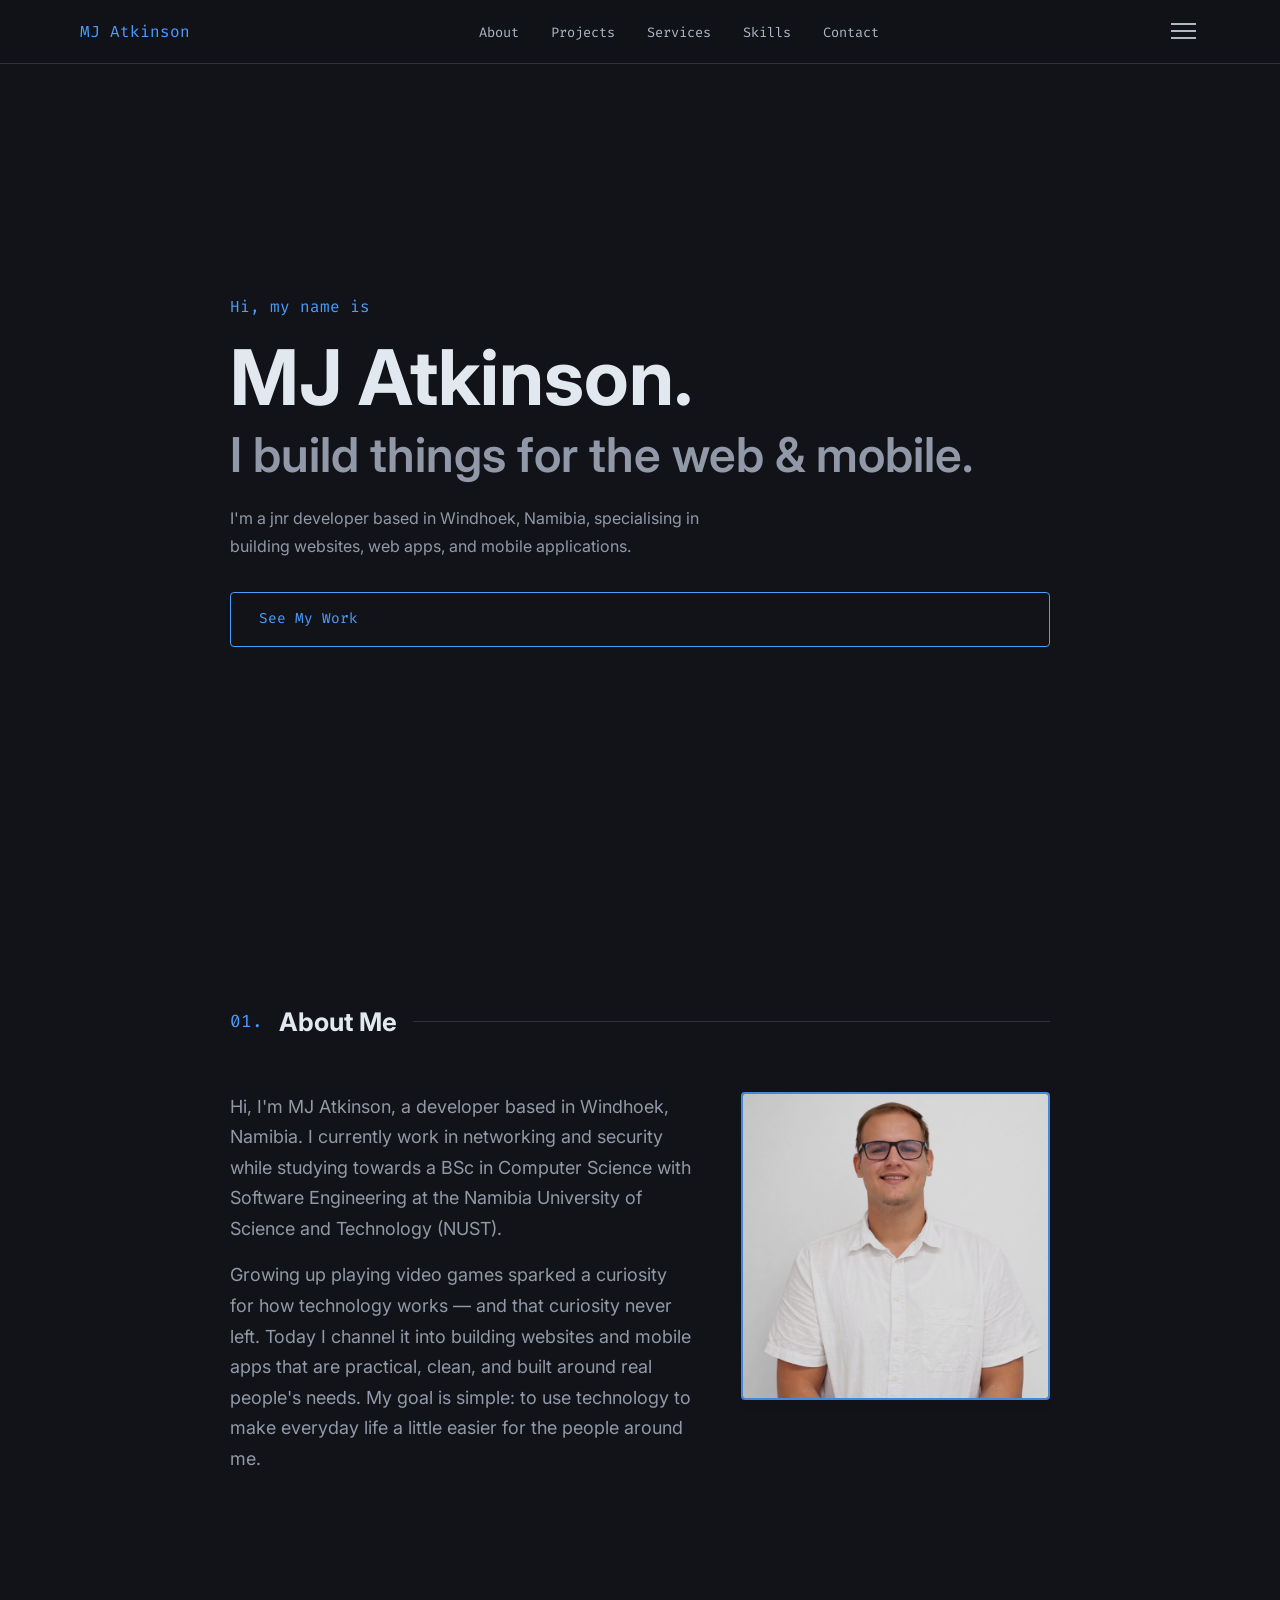
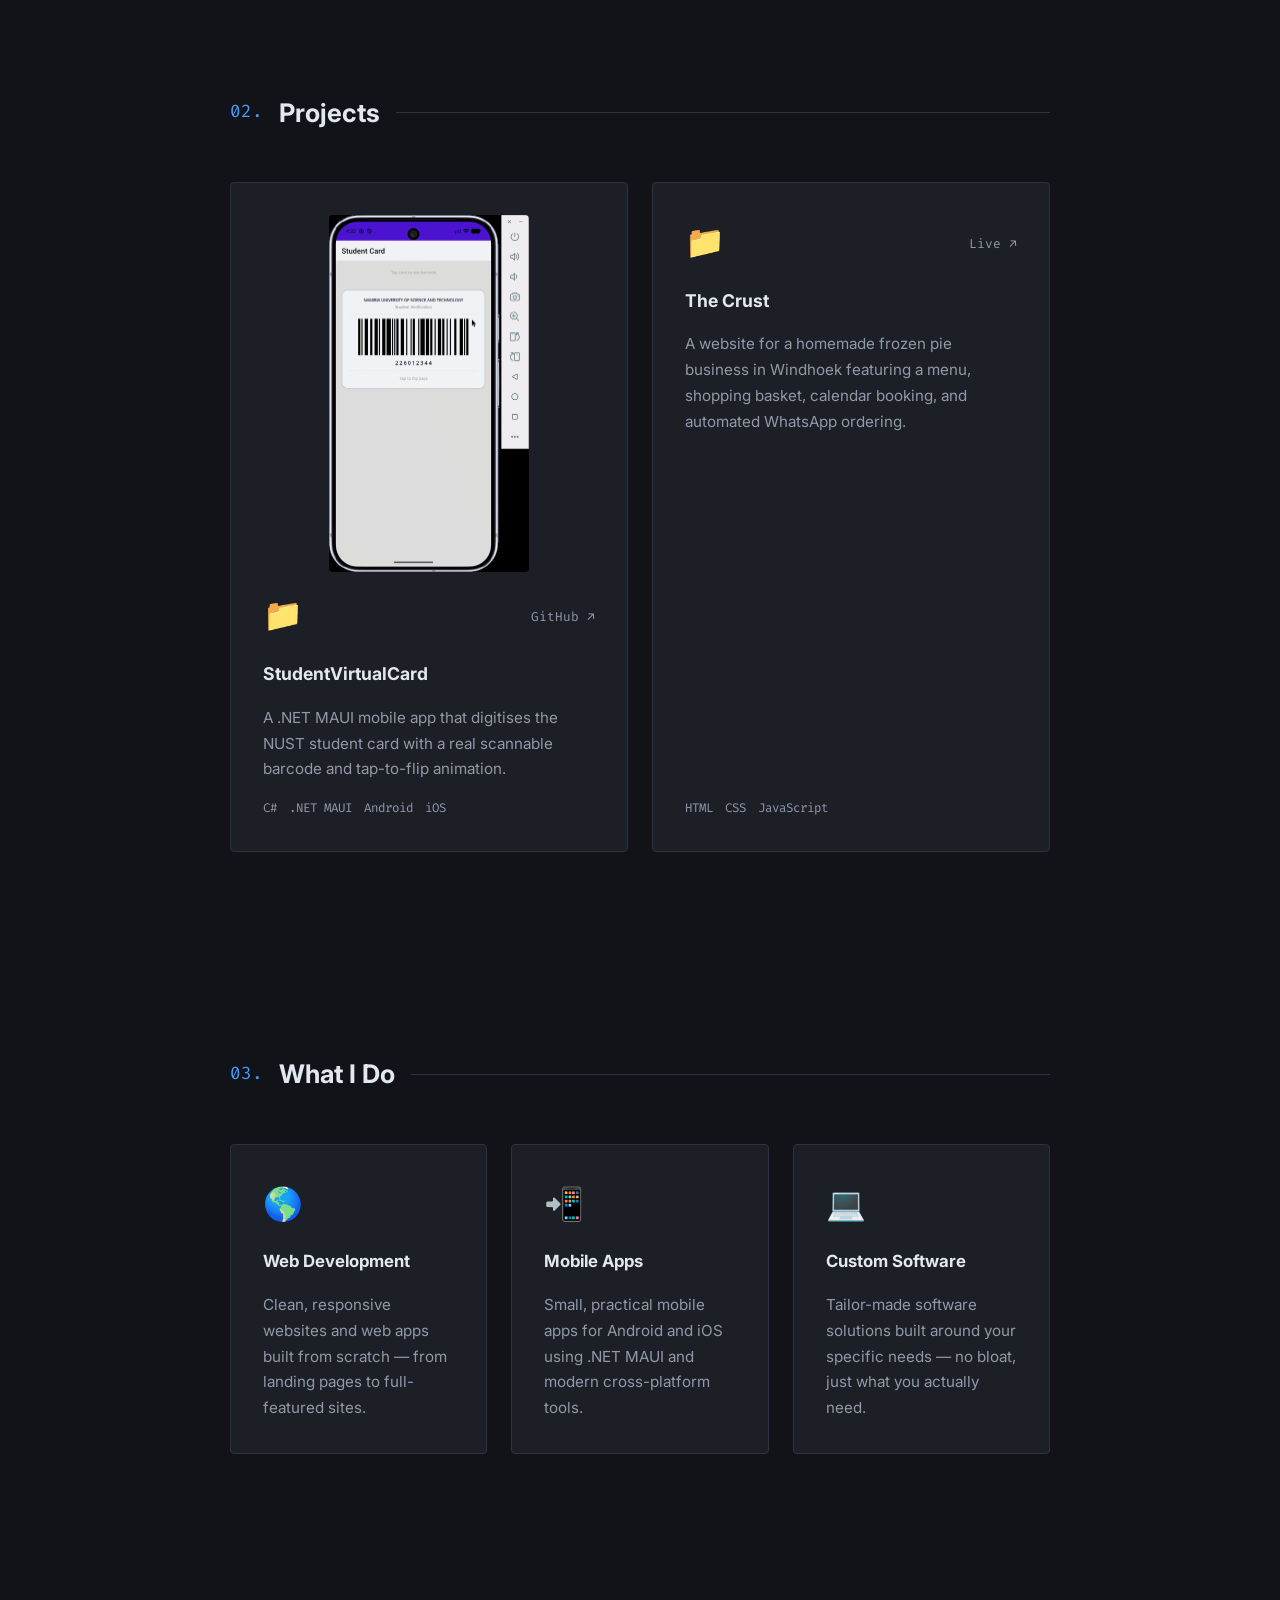
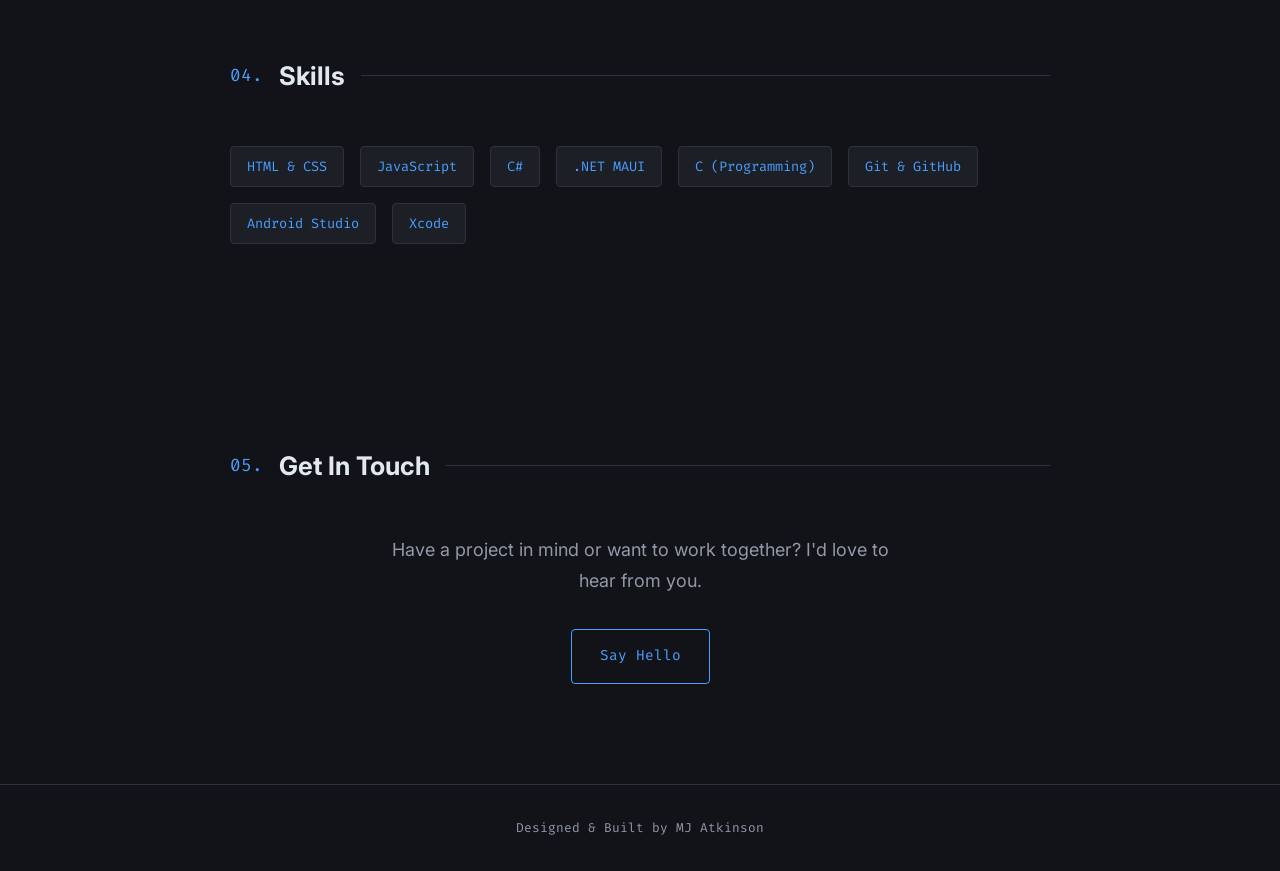
==== index.html @ 097088b8 "initial portfolio commit" ====
<!DOCTYPE html>
<html lang="en">
  <head>
    <meta charset="UTF-8" />
    <meta name="viewport" content="width=device-width, initial-scale=1.0" />
    <title>MJ Atkinson</title>
    <link rel="stylesheet" href="style.css" />
  </head>

  <body>

<!-- //cursor spotlight effect js -->
    <div class="spotlight"></div>

<!-- //nav bar -->
    <header>
      <nav>
        <span class="nav-logo">MJ Atkinson</span>
        <ul>
          <li><a href="#about">About</a></li>
          <li><a href="#projects">Projects</a></li>
          <li><a href="#services">Services</a></li>
          <li><a href="#skills">Skills</a></li>
          <li><a href="#contact">Contact</a></li>
        </ul>
        <button class="hamburger" id="hamburger">
          <span></span>
          <span></span>
          <span></span>
          </button>
      </nav>
    </header>

<!-- //hero section -->
    <section id="hero">
      <p class="hero-greeting">Hi, my name is</p>
      <h1>MJ Atkinson.</h1>
      <h2>I build things for the web & mobile.</h2>
      <p class="hero-bio">
        I'm a jnr developer based in Windhoek, Namibia, specialising in 
        building websites, web apps, and mobile applications.
      </p>
      <a href="#projects" class="btn">See My Work</a>
    </section>

<!-- //about section -->
    <section id="about">
      <h3 class="section-title"><span>01.</span> About Me</h3>
      <div class="about-content">
        <div class="about-text">
          <p>
            Hi, I'm MJ Atkinson, a developer based in Windhoek, Namibia. I currently work in networking and security while 
            studying towards a BSc in Computer Science with Software Engineering at the Namibia University of Science and Technology (NUST).

          <p> Growing up playing video games sparked a curiosity for how technology works — and that curiosity never left.
            Today I channel it into building websites and mobile apps that are practical, clean, and built around real 
            people's needs. My goal is simple: to use technology to make everyday life a little easier for the people around me.</p>
          </p>
        </div>
        <div class="about-image">
          <img src="profile.jpeg" alt="MJ Atkinson" class="profile-img" />
        </div>
      </div>
    </section>

<!-- //projects section -->
<section id="projects">
  <h3 class="section-title"><span>02.</span> Projects</h3>
  <div class="projects-grid">

    <div class="project-card">
      <img src="studentcard.gif" alt="StudentVirtualCard demo" class="project-gif" />
      <div class="project-top">
        <span class="folder-icon">&#128193;</span>
        <div class="project-links">
          <a href="https://github.com/mjatkinson2003-star/StudentVirtualCard" target="_blank">GitHub ↗</a>
        </div>
      </div>
      <h4>StudentVirtualCard</h4>
      <p>A .NET MAUI mobile app that digitises the NUST student card with a real scannable barcode and tap-to-flip animation.</p>
      <ul class="tech-list">
        <li>C#</li>
        <li>.NET MAUI</li>
        <li>Android</li>
        <li>iOS</li>
      </ul>
    </div>

    <div class="project-card">
      <div class="project-top">
        <span class="folder-icon">&#128193;</span>
        <div class="project-links">
          <a href="https://thecrust.netlify.app" target="_blank">Live ↗</a>
        </div>
      </div>
      <h4>The Crust</h4>
      <p>A website for a homemade frozen pie business in Windhoek featuring a menu, shopping basket, calendar booking, and automated WhatsApp ordering.</p>
      <ul class="tech-list">
        <li>HTML</li>
        <li>CSS</li>
        <li>JavaScript</li>
      </ul>
    </div>

  </div>
</section>

<!-- //services section -->
    <section id="services">
      <h3 class="section-title"><span>03.</span> What I Do</h3>
      <div class="services-grid">

        <div class="service-card">
          <span class="service-icon">&#127758;</span>
          <h4>Web Development</h4>
          <p>Clean, responsive websites and web apps built from scratch — from landing pages to full-featured sites.</p>
        </div>

        <div class="service-card">
          <span class="service-icon">&#128242;</span>
          <h4>Mobile Apps</h4>
          <p>Small, practical mobile apps for Android and iOS using .NET MAUI and modern cross-platform tools.</p>
        </div>

        <div class="service-card">
          <span class="service-icon">&#128187;</span>
          <h4>Custom Software</h4>
          <p>Tailor-made software solutions built around your specific needs — no bloat, just what you actually need.</p>
        </div>

      </div>
    </section>

<!-- //skills section -->
    <section id="skills">
      <h3 class="section-title"><span>04.</span> Skills</h3>
      <ul class="skills-list">
        <li>HTML & CSS</li>
        <li>JavaScript</li>
        <li>C#</li>
        <li>.NET MAUI</li>
        <li>C (Programming)</li>
        <li>Git & GitHub</li>
        <li>Android Studio</li>
        <li>Xcode</li>
      </ul>
    </section>

<!-- //contact section -->
    <section id="contact">
      <h3 class="section-title"><span>05.</span> Get In Touch</h3>
      <p>Have a project in mind or want to work together? I'd love to hear from you.</p>
      <a href="mailto:mjatkinson2003@gmail.com?subject=Project%20Inquiry%20%F0%9F%94%A5&body=Hi%20MJ%2C%0A%0AI%20found%20your%20portfolio%20and%20I%27d%20love%20to%20discuss%20a%20project%20with%20you.%0A%0A" class="btn">
        Say Hello</a>
    </section>

<!-- //footer -->
    <footer>
      <p>Designed & Built by MJ Atkinson</p>
    </footer>

    <script src="script.js"></script>
  </body>
</html>
---- style.css ----
/* google fonts */
@import url('https://fonts.googleapis.com/css2?family=Fira+Code:wght@400;500&family=Inter:wght@300;400;600;700&display=swap');

/* css variables */
:root {
  --bg:          #111318;
  --bg-light:    #1c1f26;
  --bg-border:   #2e3240;
  --text-muted:  #9199a8;
  --text-light:  #b0b8c8;
  --text-white:  #e2e8f0;
  --accent:      #4a9eff;
  --font-mono:   'Fira Code', monospace;
  --font-main:   'Inter', sans-serif;
}

/* reset */
*, *::before, *::after {
  margin: 0;
  padding: 0;
  box-sizing: border-box;
}

html {
  scroll-behavior: smooth;
}

body {
  background-color: var(--bg);
  color: var(--text-muted);
  font-family: var(--font-main);
  font-size: 18px;
  line-height: 1.7;
  overflow-x: hidden;
}

/* spotlight cursor */
body::before {
  content: '';
  position: fixed;
  top: 0;
  left: 0;
  width: 100vw;
  height: 100vh;
  pointer-events: none;
  z-index: 0;
  background: radial-gradient(
    600px circle at var(--x, -9999px) var(--y, -9999px),
    rgba(74, 158, 255, 0.08),
    transparent 80%
  );
}

/* navigation */
header {
  position: fixed;
  top: 0;
  left: 0;
  width: 100%;
  z-index: 100;
  background: rgba(17, 19, 24, 0.85);
  backdrop-filter: blur(10px);
  border-bottom: 1px solid var(--bg-border);
}

nav {
  display: flex;
  justify-content: space-between;
  align-items: center;
  padding: 1rem 2.5rem;
  max-width: 1200px;
  margin: 0 auto;
}

.nav-logo {
  font-family: var(--font-mono);
  color: var(--accent);
  font-size: 1rem;
}

nav ul {
  display: flex;
  gap: 2rem;
  list-style: none;
}

nav ul a {
  font-family: var(--font-mono);
  font-size: 0.85rem;
  color: var(--text-light);
  text-decoration: none;
  transition: color 0.2s;
}

nav ul a:hover,
nav ul a.active {
  color: var(--accent);
}

/* hero */
#hero {
  min-height: 100vh;
  display: flex;
  flex-direction: column;
  justify-content: center;
  padding: 140px 2.5rem 100px;
}

.hero-greeting {
  font-family: var(--font-mono);
  color: var(--accent);
  font-size: 1rem;
  margin-bottom: 1rem;
}

#hero h1 {
  font-size: clamp(2.5rem, 6vw, 5rem);
  color: var(--text-white);
  font-weight: 700;
  line-height: 1.1;
}

#hero h2 {
  font-size: clamp(1.5rem, 4vw, 3rem);
  color: var(--text-muted);
  font-weight: 600;
  line-height: 1.1;
  margin-top: 0.5rem;
}

.hero-bio {
  max-width: 520px;
  margin: 1.5rem 0 2rem;
  color: var(--text-muted);
  font-size: 1rem;
}

/* button */
.btn {
  display: inline-block;
  padding: 0.9rem 1.75rem;
  border: 1px solid var(--accent);
  border-radius: 4px;
  color: var(--accent);
  font-family: var(--font-mono);
  font-size: 0.9rem;
  text-decoration: none;
  transition: background 0.2s;
}

.btn:hover {
  background: rgba(74, 158, 255, 0.08);
}

/* sections general */
section {
  max-width: 900px;
  margin: 0 auto;
  padding: 100px 2.5rem;
  position: relative;
  z-index: 1;
}

/* section titles */
.section-title {
  display: flex;
  align-items: center;
  gap: 1rem;
  font-size: 1.6rem;
  color: var(--text-white);
  margin-bottom: 3rem;
  white-space: nowrap;
}

.section-title span {
  font-family: var(--font-mono);
  color: var(--accent);
  font-size: 1.1rem;
  font-weight: 400;
}

.section-title::after {
  content: '';
  display: block;
  width: 100%;
  height: 1px;
  background: var(--bg-border);
}

/* about */
.about-content {
  display: grid;
  grid-template-columns: 3fr 2fr;
  gap: 3rem;
  align-items: start;
}

.about-text p {
  margin-bottom: 1rem;
  color: var(--text-muted);
}

.image-placeholder {
  width: 100%;
  aspect-ratio: 1;
  background: var(--bg-light);
  border: 2px solid var(--accent);
  border-radius: 4px;
}

/* projects */
.projects-grid {
  display: grid;
  grid-template-columns: repeat(auto-fit, minmax(280px, 1fr));
  gap: 1.5rem;
}

.project-card {
  background: var(--bg-light);
  border: 1px solid var(--bg-border);
  border-radius: 4px;
  padding: 2rem;
  display: flex;
  flex-direction: column;
  gap: 1rem;
  transition: transform 0.2s, border-color 0.2s;
  cursor: default;
}

.project-card:hover {
  transform: translateY(-6px);
  border-color: var(--accent);
}

.folder-icon {
  font-size: 2rem;
}

.project-card h4 {
  color: var(--text-white);
  font-size: 1.1rem;
}

.project-card p {
  color: var(--text-muted);
  font-size: 0.95rem;
  flex: 1;
}

.tech-list {
  display: flex;
  flex-wrap: wrap;
  gap: 0.75rem;
  list-style: none;
  font-family: var(--font-mono);
  font-size: 0.78rem;
  color: var(--text-muted);
  margin-top: auto;
}

/* services */
.services-grid {
  display: grid;
  grid-template-columns: repeat(auto-fit, minmax(240px, 1fr));
  gap: 1.5rem;
}

.service-card {
  background: var(--bg-light);
  border: 1px solid var(--bg-border);
  border-radius: 4px;
  padding: 2rem;
  display: flex;
  flex-direction: column;
  gap: 1rem;
  transition: transform 0.2s, border-color 0.2s;
}

.service-card:hover {
  transform: translateY(-6px);
  border-color: var(--accent);
}

.service-icon {
  font-size: 2rem;
}

.service-card h4 {
  color: var(--text-white);
  font-size: 1.05rem;
}

.service-card p {
  color: var(--text-muted);
  font-size: 0.95rem;
}

/* skills */
.skills-list {
  display: flex;
  flex-wrap: wrap;
  gap: 1rem;
  list-style: none;
}

.skills-list li {
  font-family: var(--font-mono);
  font-size: 0.85rem;
  color: var(--accent);
  padding: 0.5rem 1rem;
  border: 1px solid var(--bg-border);
  border-radius: 4px;
  background: var(--bg-light);
  transition: border-color 0.2s;
}

.skills-list li:hover {
  border-color: var(--accent);
}

/* contact */
#contact {
  text-align: center;
}

#contact h3 {
  justify-content: center;
}

#contact p {
  max-width: 520px;
  margin: 0 auto 2rem;
  color: var(--text-muted);
}

/* footer */
footer {
  text-align: center;
  padding: 2rem;
  font-family: var(--font-mono);
  font-size: 0.8rem;
  color: var(--text-muted);
  border-top: 1px solid var(--bg-border);
  position: relative;
  z-index: 1;
}

/* fade in on scroll */
.fade-in {
  opacity: 0;
  transform: translateY(20px);
  transition: opacity 0.5s ease, transform 0.5s ease;
}

.fade-in.visible {
  opacity: 1;
  transform: translateY(0);
}

.profile-img {
  width: 100%;
  aspect-ratio: 1;
  object-fit: cover;
  object-position: top;
  border: 2px solid var(--accent);
  border-radius: 4px;
}

.about-image {
  position: relative;
}

.about-image::after {
  content: '';
  position: absolute;
  inset: 0;
  background: rgba(17, 19, 24, 0.15);
  border-radius: 4px;
}

/* mobile responsive */
@media (max-width: 768px) {

  nav ul {
    display: none;
  }

  #hero {
    padding: 120px 1.5rem 60px;
  }

  section {
    padding: 80px 1.5rem;
  }

  .about-content {
    grid-template-columns: 1fr;
  }

  .about-image {
    max-width: 280px;
    margin: 0 auto;
  }

  .projects-grid {
    grid-template-columns: 1fr;
  }

  .services-grid {
    grid-template-columns: 1fr;
  }

  .section-title {
    font-size: 1.3rem;
  }

}

.hamburger {
    display: flex;
    flex-direction: column;
    gap: 5px;
    background: none;
    border: none;
    cursor: pointer;
    padding: 4px;
  }

  .hamburger span {
    display: block;
    width: 25px;
    height: 2px;
    background: var(--text-light);
    transition: all 0.3s;
  }

  nav ul.open {
    display: flex;
    flex-direction: column;
    position: absolute;
    top: 100%;
    left: 0;
    width: 100%;
    background: rgba(17, 19, 24, 0.98);
    padding: 1.5rem 2.5rem;
    gap: 1.5rem;
    border-bottom: 1px solid var(--bg-border);
  }

  /* project links */
.project-top {
  display: flex;
  justify-content: space-between;
  align-items: center;
}

.project-links a {
  font-family: var(--font-mono);
  font-size: 0.8rem;
  color: var(--text-muted);
  text-decoration: none;
  transition: color 0.2s;
}

.project-links a:hover {
  color: var(--accent);
}

.project-gif {
  width: 60%;
  display: block;
  margin: 0 auto;
  border-radius: 4px;
  object-fit: contain;
}
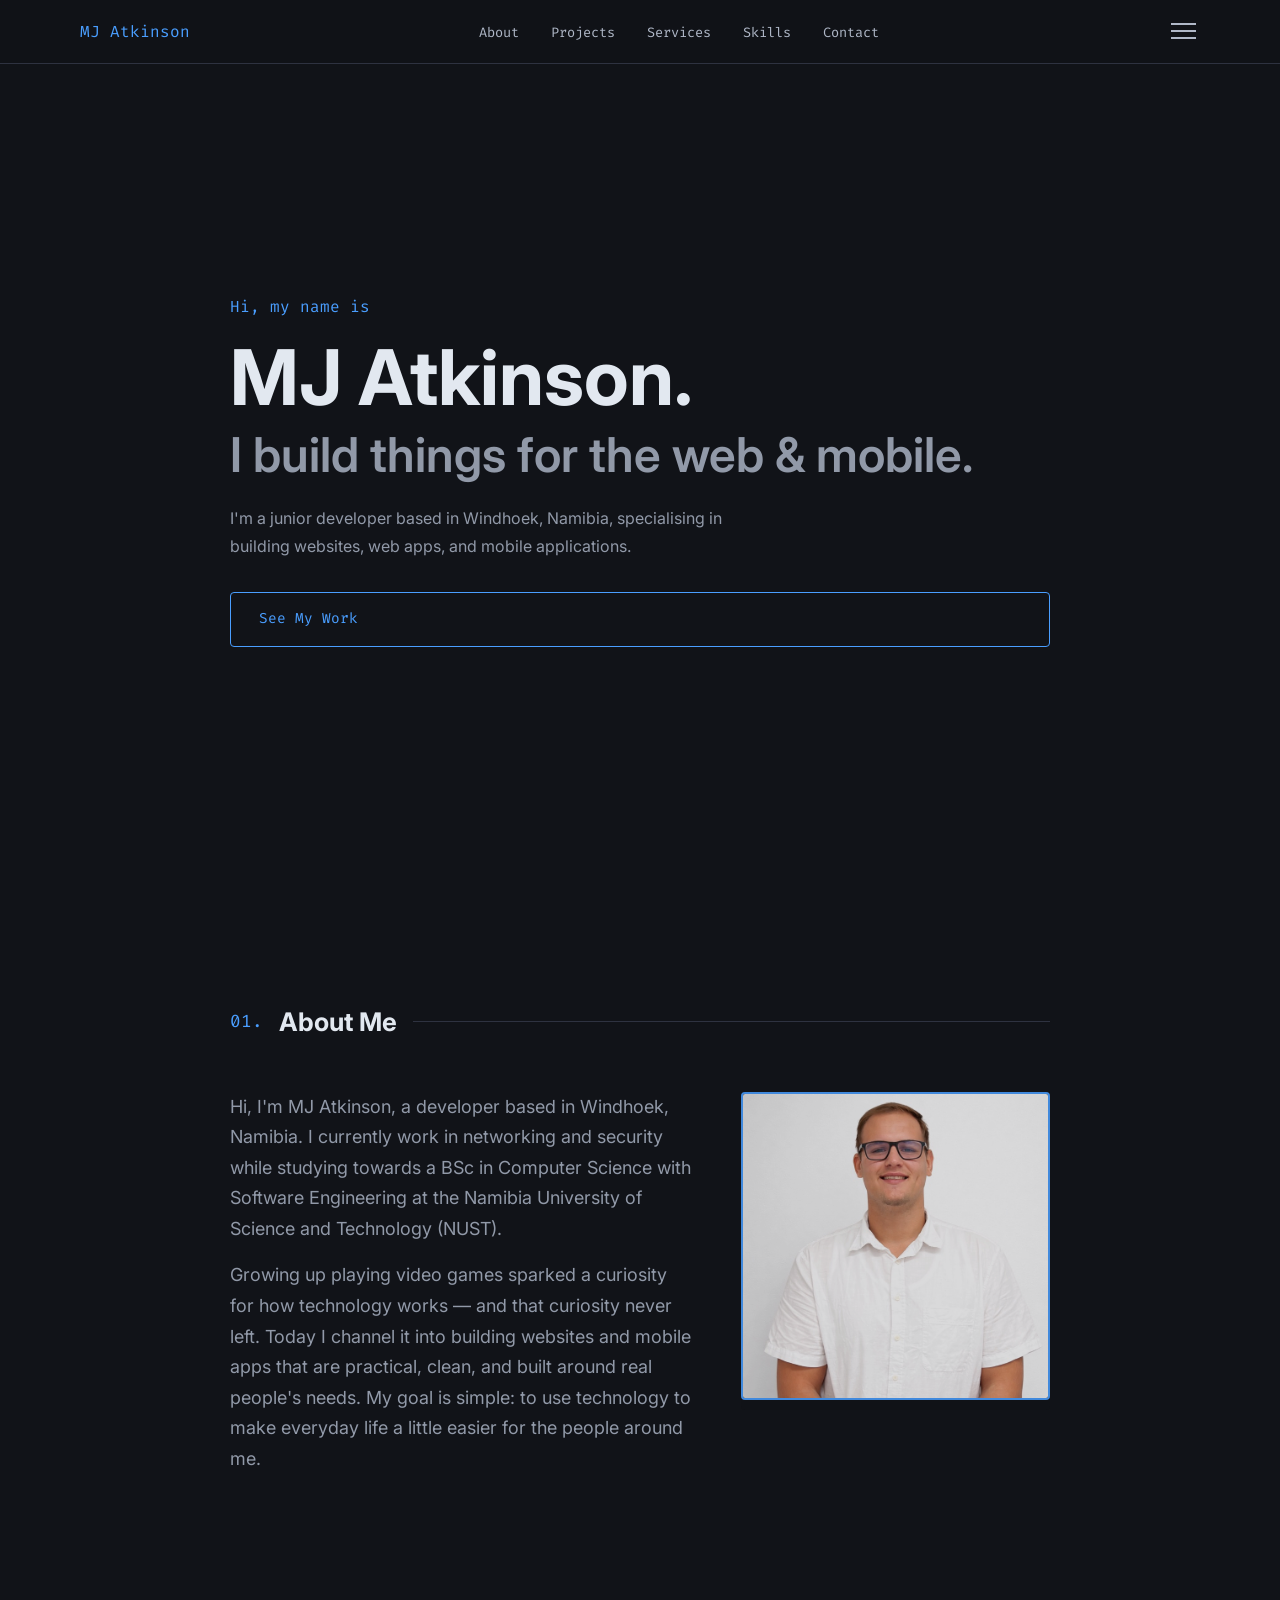
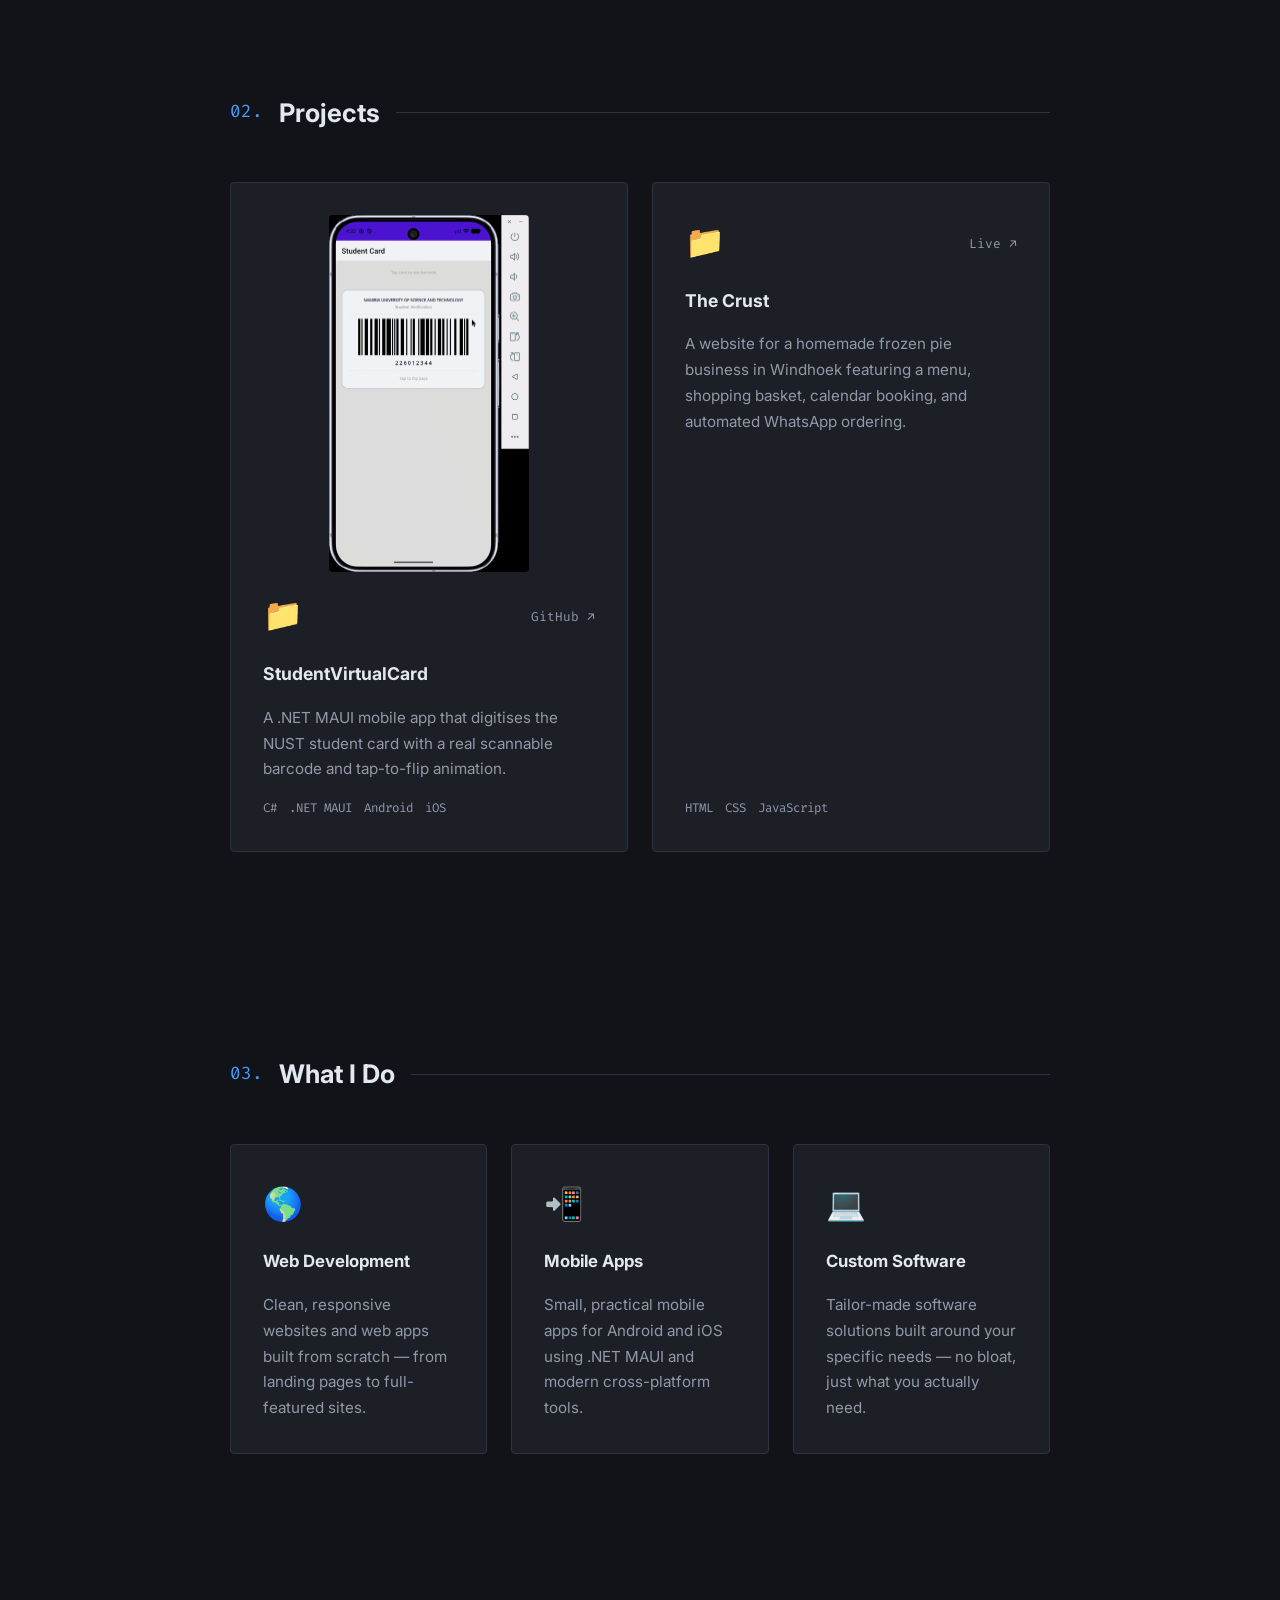
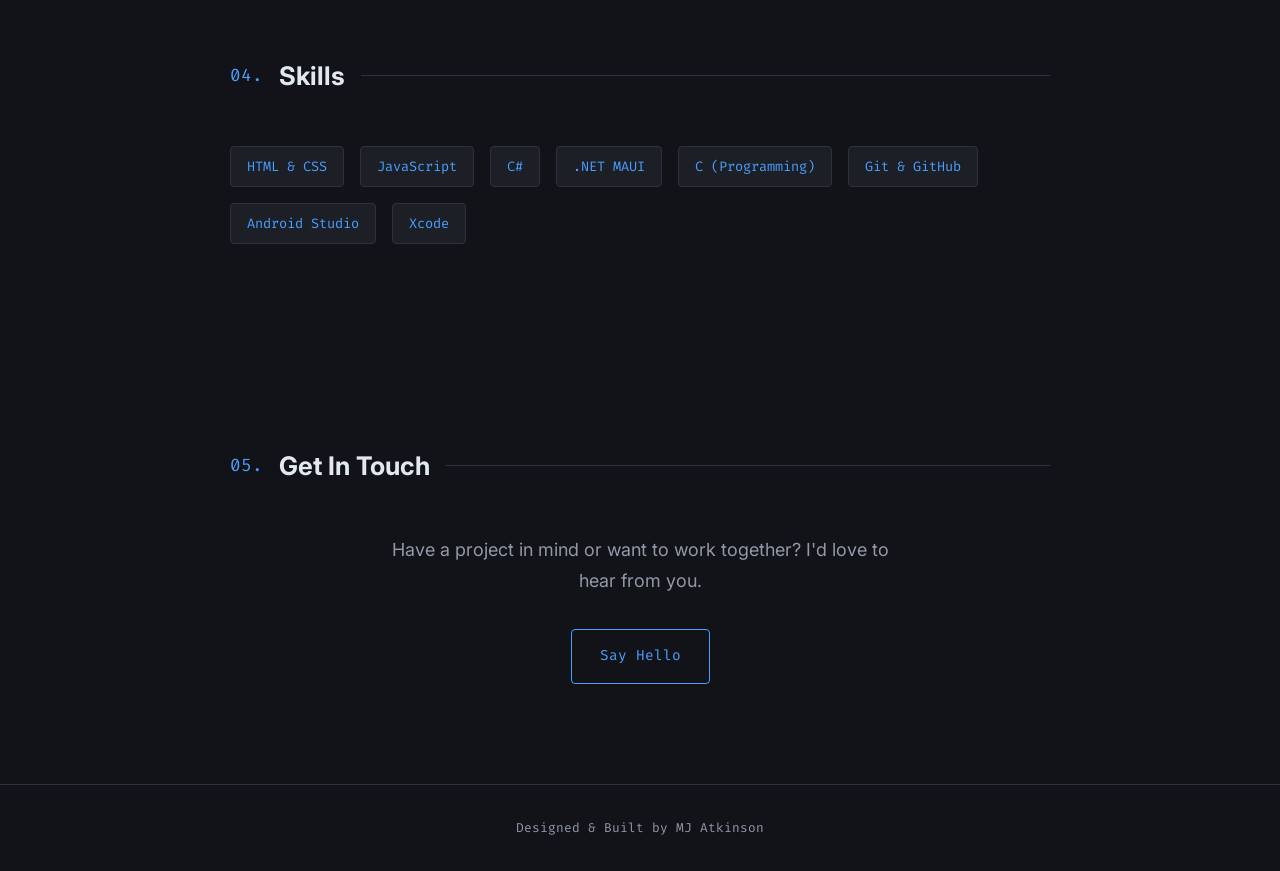
==== commit e266ffa6: "atkinson digit commit -m "Update index.html"" ====
--- a/index.html
+++ b/index.html
@@ -37,7 +37,7 @@
       <h1>MJ Atkinson.</h1>
       <h2>I build things for the web & mobile.</h2>
       <p class="hero-bio">
-        I'm a jnr developer based in Windhoek, Namibia, specialising in 
+        I'm a junior developer based in Windhoek, Namibia, specialising in 
         building websites, web apps, and mobile applications.
       </p>
       <a href="#projects" class="btn">See My Work</a>
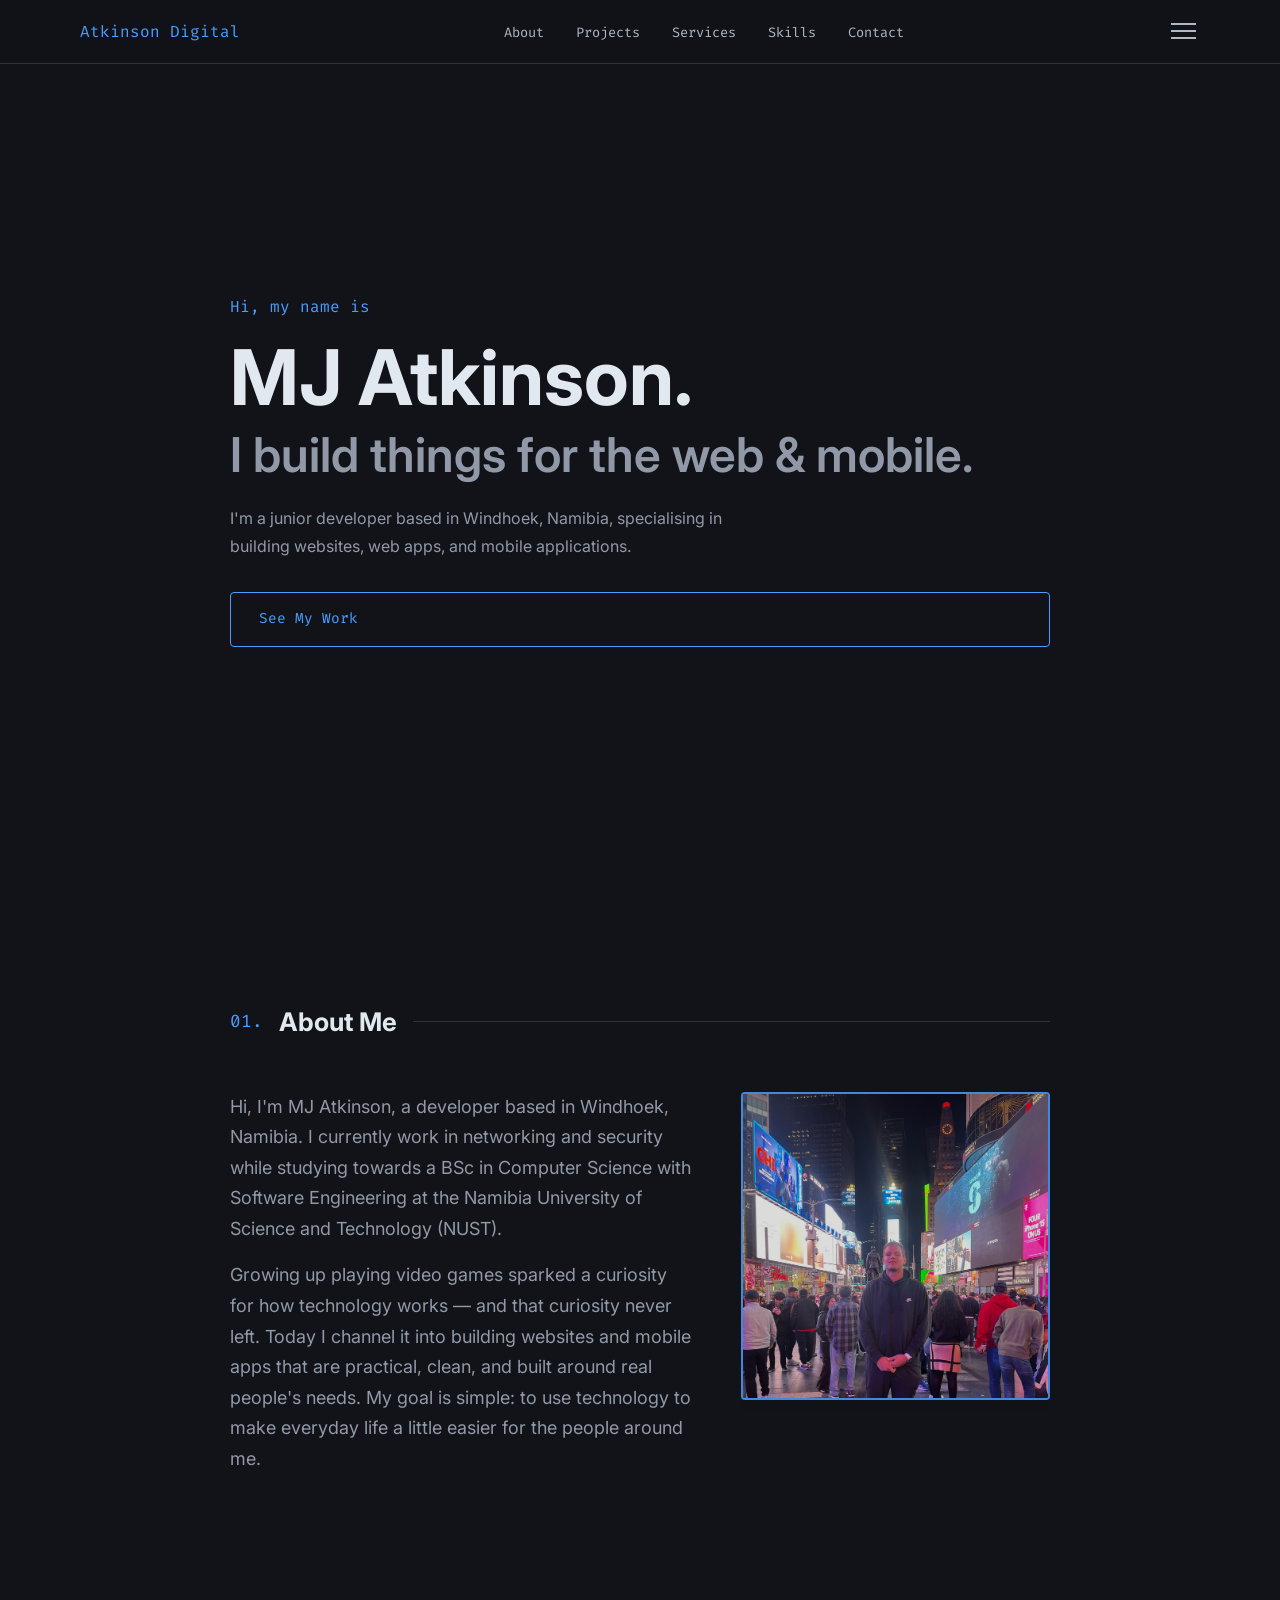
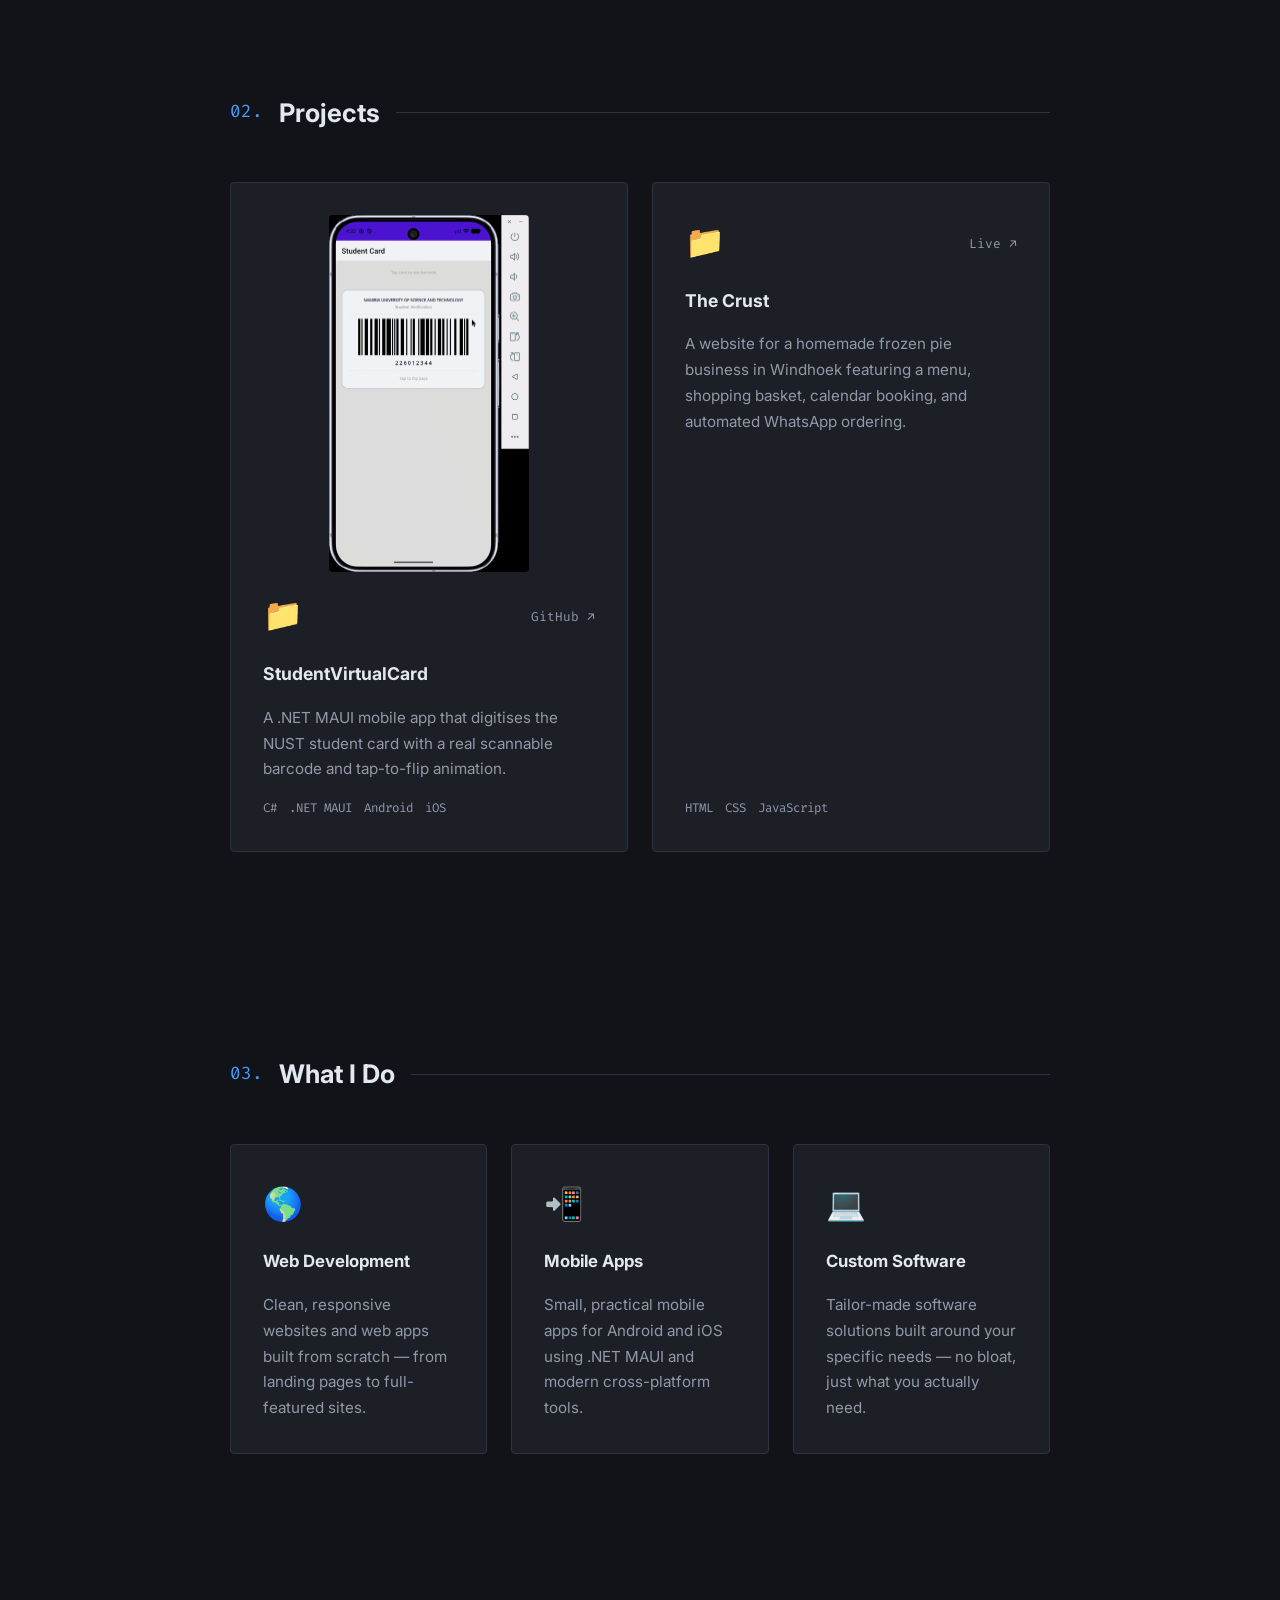
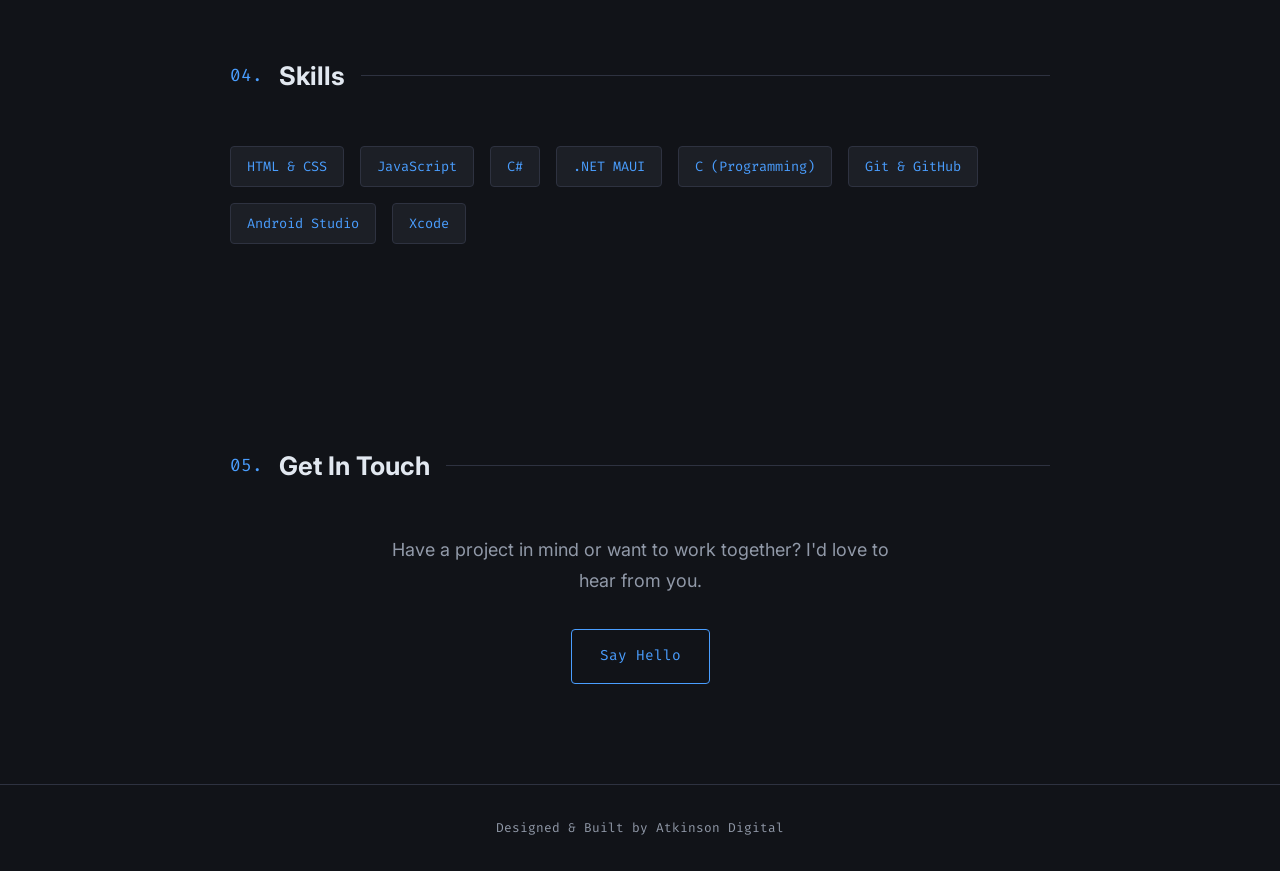
==== commit 6ae6a3ba: "profile.jpeg updated index.html updated" ====
--- a/index.html
+++ b/index.html
@@ -3,7 +3,7 @@
   <head>
     <meta charset="UTF-8" />
     <meta name="viewport" content="width=device-width, initial-scale=1.0" />
-    <title>MJ Atkinson</title>
+    <title>Atkinson Digital</title>
     <link rel="stylesheet" href="style.css" />
   </head>
 
@@ -15,7 +15,7 @@
 <!-- //nav bar -->
     <header>
       <nav>
-        <span class="nav-logo">MJ Atkinson</span>
+        <span class="nav-logo">Atkinson Digital</span>
         <ul>
           <li><a href="#about">About</a></li>
           <li><a href="#projects">Projects</a></li>
@@ -156,7 +156,7 @@
 
 <!-- //footer -->
     <footer>
-      <p>Designed & Built by MJ Atkinson</p>
+      <p>Designed & Built by Atkinson Digital</p>
     </footer>
 
     <script src="script.js"></script>
--- a/style.css
+++ b/style.css
@@ -361,7 +361,7 @@
   width: 100%;
   aspect-ratio: 1;
   object-fit: cover;
-  object-position: top;
+  object-position: center top;
   border: 2px solid var(--accent);
   border-radius: 4px;
 }
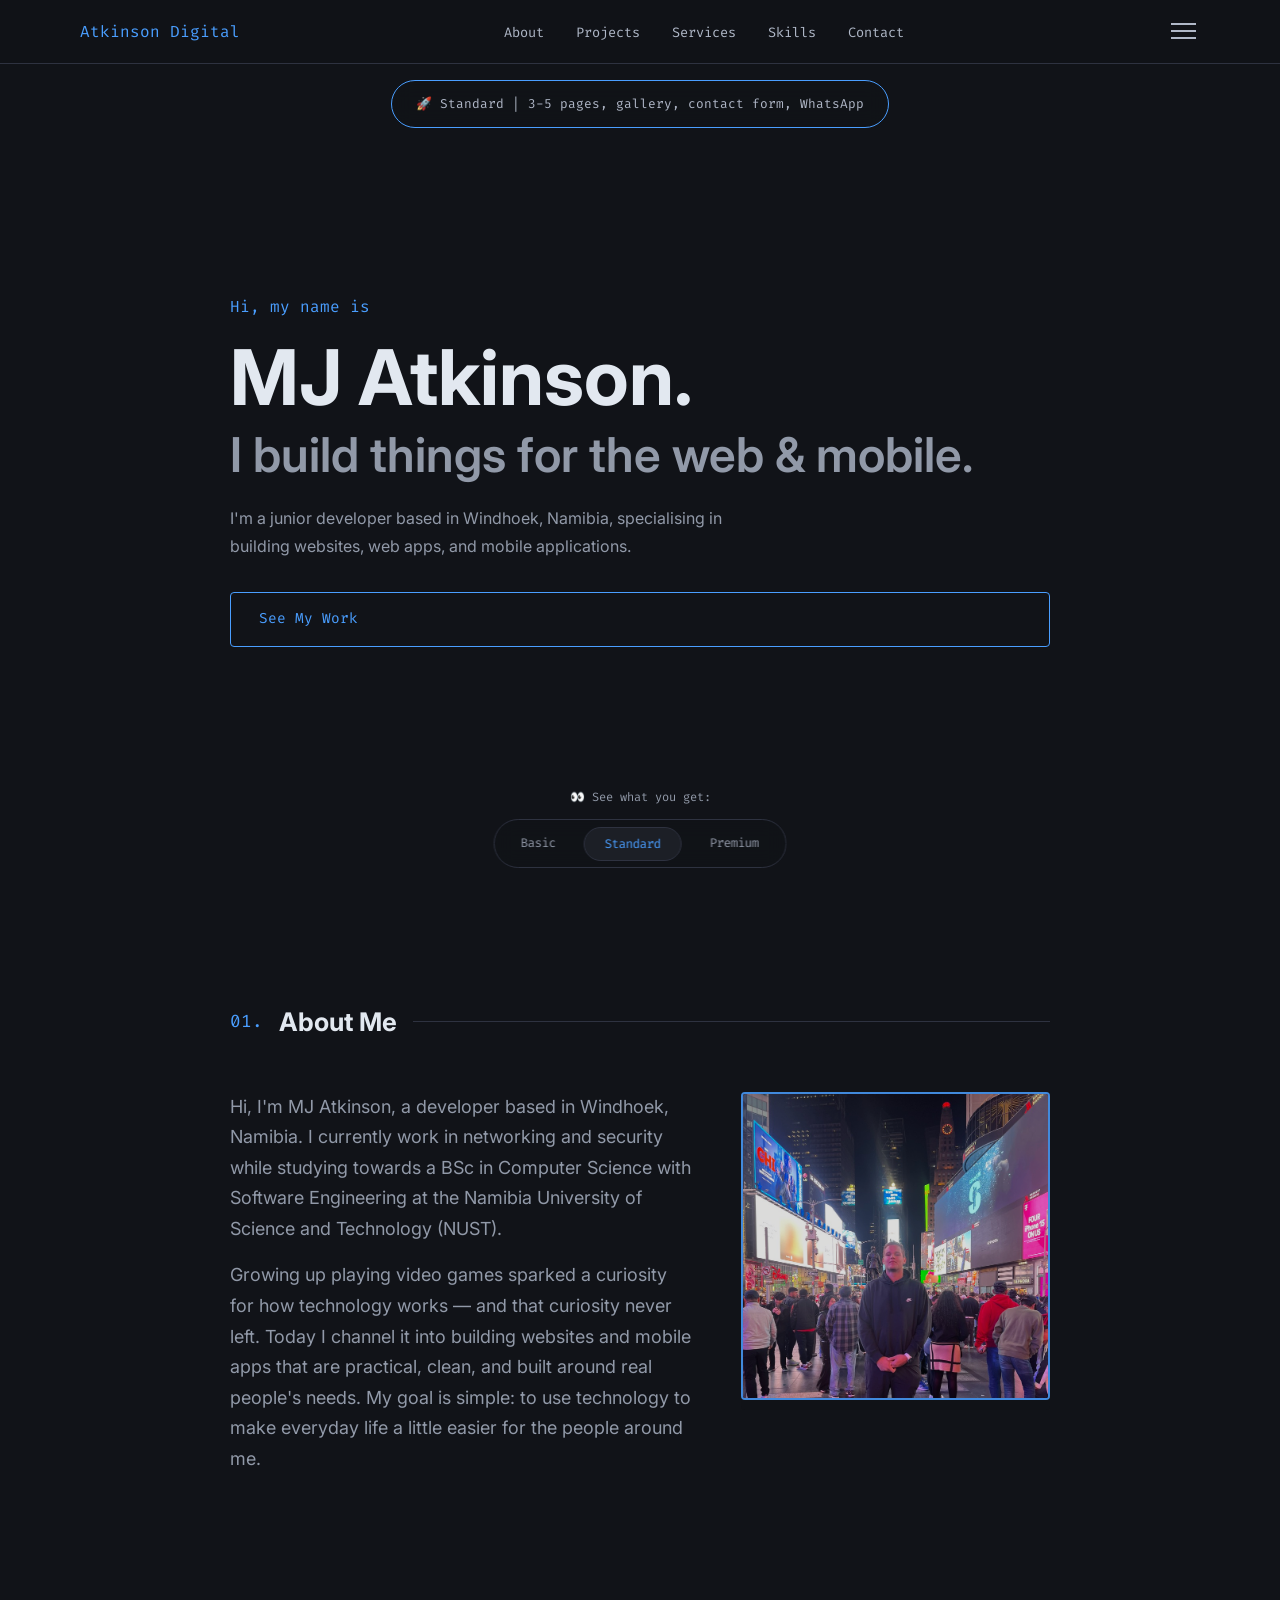
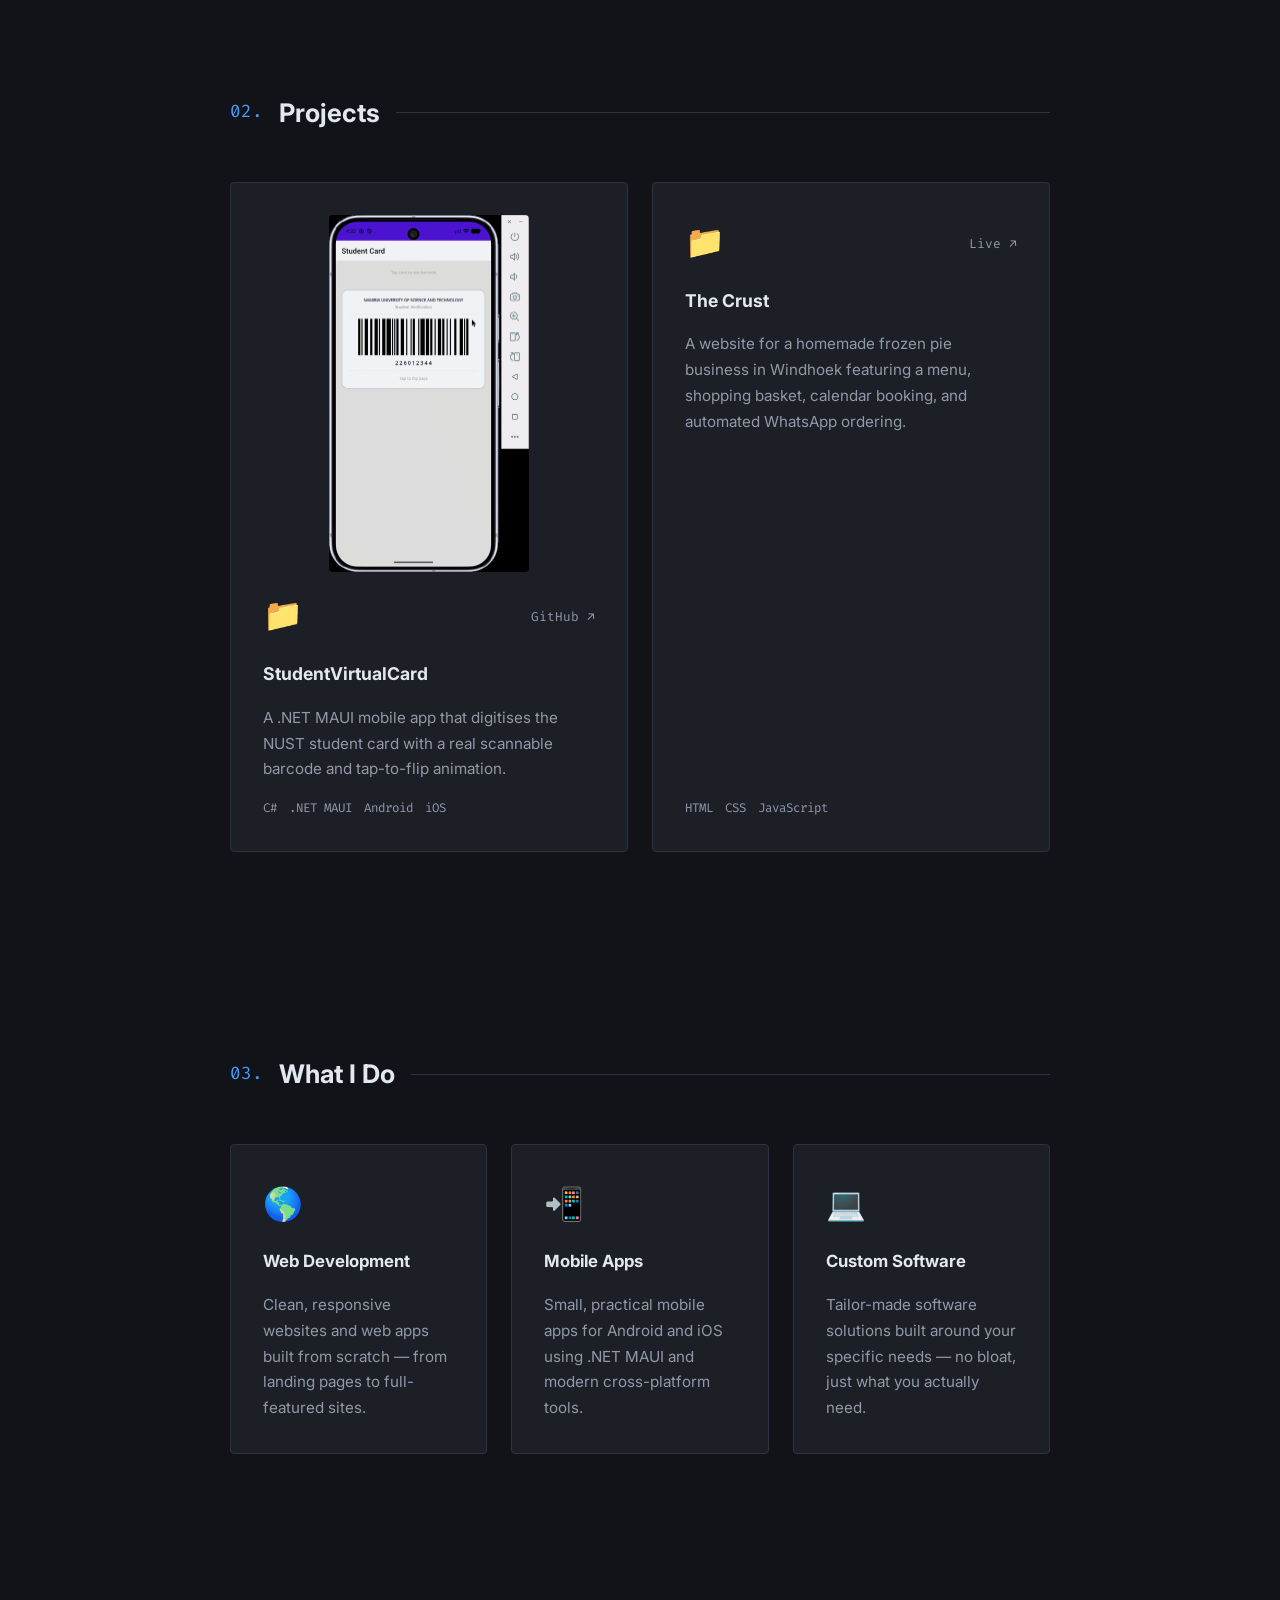
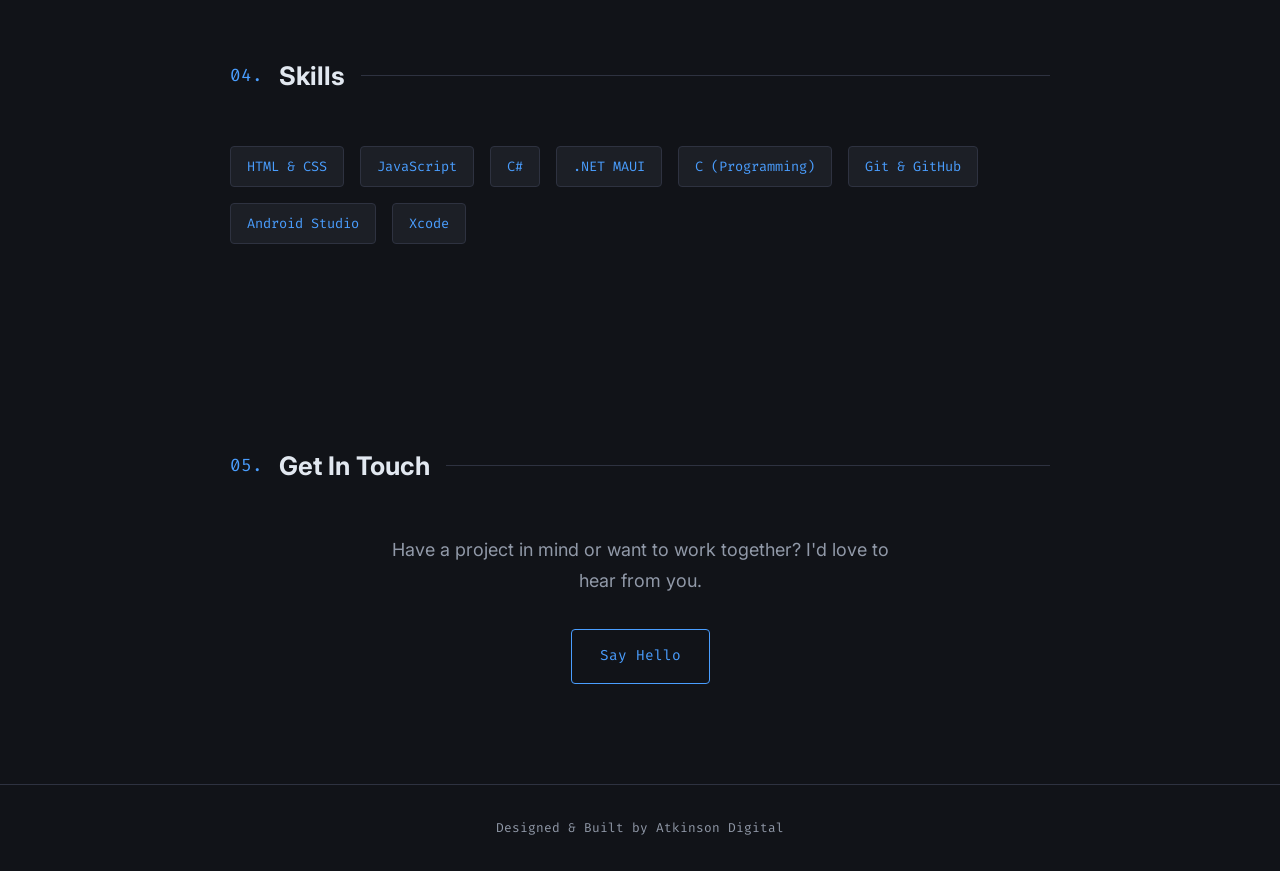
==== commit d087c5a5: "added package switcher" ====
--- a/index.html
+++ b/index.html
@@ -8,6 +8,25 @@
   </head>
 
   <body>
+
+  <!-- ====== PACKAGE SWITCHER ====== -->
+<div class="package-switcher">
+  <p class="switcher-label">👀 See what you get:</p>
+  <div class="switcher-buttons">
+    <button class="switcher-btn" id="btn-basic" onclick="setPackage('basic')">
+      Basic 
+    </button>
+    <button class="switcher-btn active" id="btn-standard" onclick="setPackage('standard')">
+      Standard 
+    </button>
+    <button class="switcher-btn" id="btn-premium" onclick="setPackage('premium')">
+      Premium 
+    </button>
+  </div>
+</div>
+
+
+      
 
 <!-- //cursor spotlight effect js -->
     <div class="spotlight"></div>
--- a/style.css
+++ b/style.css
@@ -474,3 +474,254 @@
   object-fit: contain;
 }
 
+
+/* ===== PACKAGE SWITCHER ===== */
+.package-switcher {
+  position: fixed;
+  bottom: 2rem;
+  left: 50%;
+  transform: translateX(-50%);
+  z-index: 200;
+  display: flex;
+  flex-direction: column;
+  align-items: center;
+  gap: 0.75rem;
+}
+
+.switcher-label {
+  font-family: var(--font-mono);
+  font-size: 0.75rem;
+  color: var(--text-muted);
+  text-align: center;
+}
+
+.switcher-buttons {
+  display: flex;
+  gap: 0.5rem;
+  background: rgba(17, 19, 24, 0.95);
+  border: 1px solid var(--bg-border);
+  border-radius: 50px;
+  padding: 0.4rem;
+  backdrop-filter: blur(10px);
+}
+
+.switcher-btn {
+  font-family: var(--font-mono);
+  font-size: 0.78rem;
+  color: var(--text-muted);
+  background: none;
+  border: none;
+  padding: 0.5rem 1.25rem;
+  border-radius: 50px;
+  cursor: pointer;
+  transition: all 0.2s;
+  display: flex;
+  flex-direction: column;
+  align-items: center;
+  gap: 2px;
+}
+
+.switcher-btn span {
+  font-size: 0.65rem;
+  color: var(--text-muted);
+  transition: color 0.2s;
+}
+
+.switcher-btn:hover {
+  color: var(--text-white);
+}
+
+.switcher-btn.active {
+  background: var(--bg-light);
+  color: var(--accent);
+  border: 1px solid var(--bg-border);
+}
+
+.switcher-btn.active span {
+  color: var(--accent);
+}
+
+
+
+/* ===== PACKAGE BANNER ===== */
+#pkg-banner {
+  position: fixed;
+  top: 80px;
+  left: 50%;
+  transform: translateX(-50%);
+  background: rgba(17, 19, 24, 0.95);
+  border: 1px solid var(--accent);
+  color: var(--text-light);
+  font-family: var(--font-mono);
+  font-size: 0.8rem;
+  padding: 0.75rem 1.5rem;
+  border-radius: 50px;
+  z-index: 200;
+  white-space: nowrap;
+  backdrop-filter: blur(10px);
+  transition: opacity 0.4s ease;
+}
+
+
+
+/* ===== BASIC PACKAGE MODE ===== */
+body.pkg-basic #about,
+body.pkg-basic #projects,
+body.pkg-basic #services,
+body.pkg-basic #skills {
+  display: none;
+}
+
+body.pkg-basic nav ul {
+  display: none;
+}
+
+body.pkg-basic #hero {
+  min-height: 100vh;
+  display: flex;
+  flex-direction: column;
+  justify-content: center;
+}
+
+body.pkg-basic #hero h1 {
+  font-size: clamp(2rem, 5vw, 4rem);
+}
+
+body.pkg-basic #hero h2 {
+  display: none;
+}
+
+body.pkg-basic .hero-bio {
+  display: none;
+}
+
+body.pkg-basic #contact {
+  padding: 40px 2.5rem;
+}
+
+body.pkg-basic footer {
+  border-top: 1px solid var(--bg-border);
+}
+
+/* ===== STANDARD PACKAGE MODE ===== */
+body.pkg-standard #about,
+body.pkg-standard #projects,
+body.pkg-standard #services,
+body.pkg-standard #skills,
+body.pkg-standard #contact {
+  display: block;
+}
+
+body.pkg-standard nav ul {
+  display: flex;
+}
+
+body.pkg-standard #hero h2 {
+  display: block;
+}
+
+body.pkg-standard .hero-bio {
+  display: block;
+}
+
+/* ===== PREMIUM PACKAGE MODE ===== */
+body.pkg-premium #about,
+body.pkg-premium #projects,
+body.pkg-premium #services,
+body.pkg-premium #skills,
+body.pkg-premium #contact {
+  display: block;
+}
+
+body.pkg-premium nav ul {
+  display: flex;
+}
+
+body.pkg-premium header {
+  border-bottom: 1px solid var(--accent);
+  box-shadow: 0 0 30px rgba(74, 158, 255, 0.15);
+}
+
+body.pkg-premium .nav-logo {
+  font-size: 1.2rem;
+  text-shadow: 0 0 20px rgba(74, 158, 255, 0.8);
+}
+
+body.pkg-premium #hero h1 {
+  background: linear-gradient(135deg, #ffffff, #4a9eff, #ffffff);
+  background-size: 200% auto;
+  -webkit-background-clip: text;
+  -webkit-text-fill-color: transparent;
+  background-clip: text;
+  animation: shine 3s linear infinite;
+}
+
+body.pkg-premium #hero h2 {
+  color: var(--accent);
+}
+
+body.pkg-premium .hero-greeting {
+  font-size: 1.2rem;
+  letter-spacing: 4px;
+  text-transform: uppercase;
+}
+
+body.pkg-premium .btn {
+  background: rgba(74, 158, 255, 0.1);
+  box-shadow: 0 0 30px rgba(74, 158, 255, 0.3);
+  letter-spacing: 2px;
+  text-transform: uppercase;
+}
+
+body.pkg-premium .btn:hover {
+  background: rgba(74, 158, 255, 0.2);
+  box-shadow: 0 0 40px rgba(74, 158, 255, 0.5);
+}
+
+body.pkg-premium .section-title {
+  color: var(--accent);
+  text-shadow: 0 0 20px rgba(74, 158, 255, 0.4);
+}
+
+body.pkg-premium .project-card,
+body.pkg-premium .service-card {
+  border-color: var(--accent);
+  box-shadow: 0 0 20px rgba(74, 158, 255, 0.1);
+  transition: transform 0.3s, box-shadow 0.3s;
+}
+
+body.pkg-premium .project-card:hover,
+body.pkg-premium .service-card:hover {
+  transform: translateY(-10px);
+  box-shadow: 0 0 40px rgba(74, 158, 255, 0.25);
+}
+
+body.pkg-premium .skills-list li {
+  border-color: var(--accent);
+  box-shadow: 0 0 10px rgba(74, 158, 255, 0.2);
+  transition: all 0.2s;
+}
+
+body.pkg-premium .skills-list li:hover {
+  background: rgba(74, 158, 255, 0.15);
+  box-shadow: 0 0 20px rgba(74, 158, 255, 0.4);
+  transform: translateY(-3px);
+}
+
+body.pkg-premium .image-placeholder,
+body.pkg-premium .profile-img {
+  border-color: var(--accent);
+  box-shadow: 0 0 30px rgba(74, 158, 255, 0.3);
+}
+
+body.pkg-premium footer {
+  border-top: 1px solid var(--accent);
+  color: var(--accent);
+  text-shadow: 0 0 10px rgba(74, 158, 255, 0.4);
+}
+
+/* shine animation for premium title */
+@keyframes shine {
+  0% { background-position: 0% center; }
+  100% { background-position: 200% center; }
+}
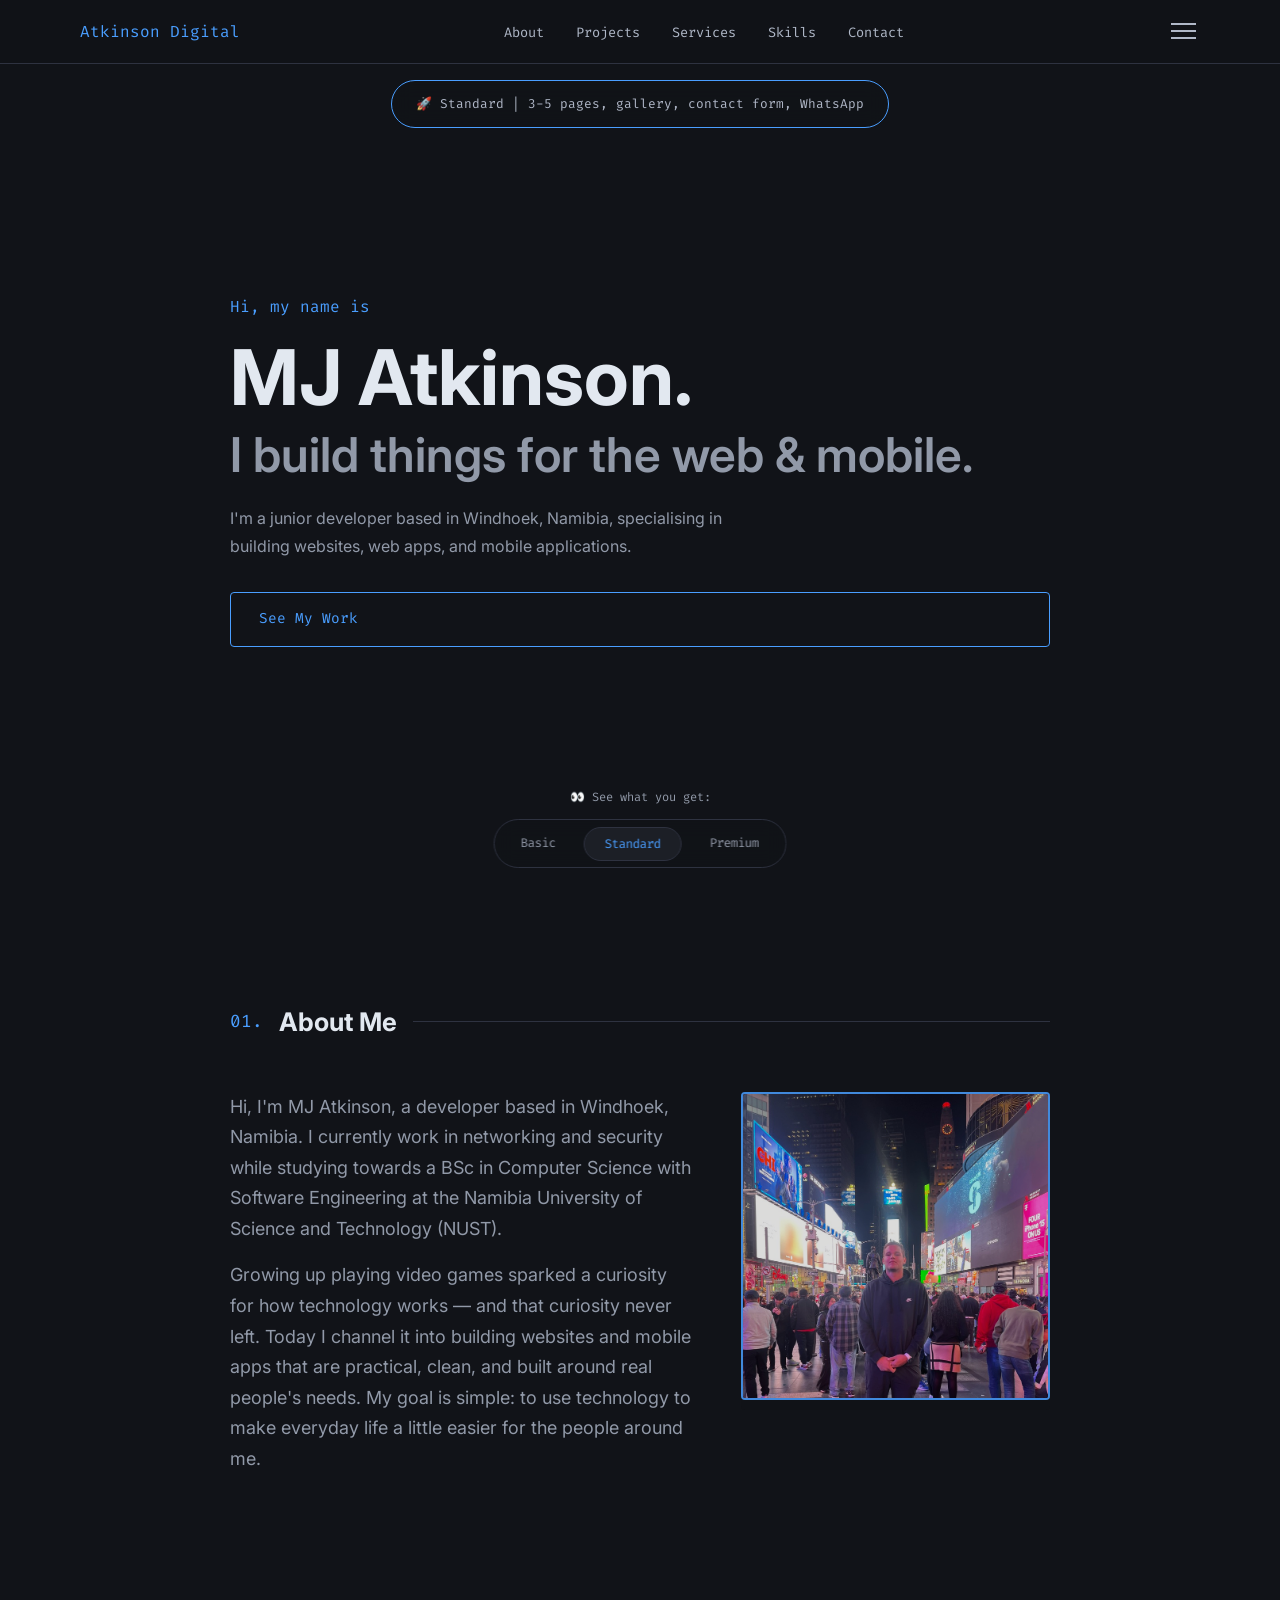
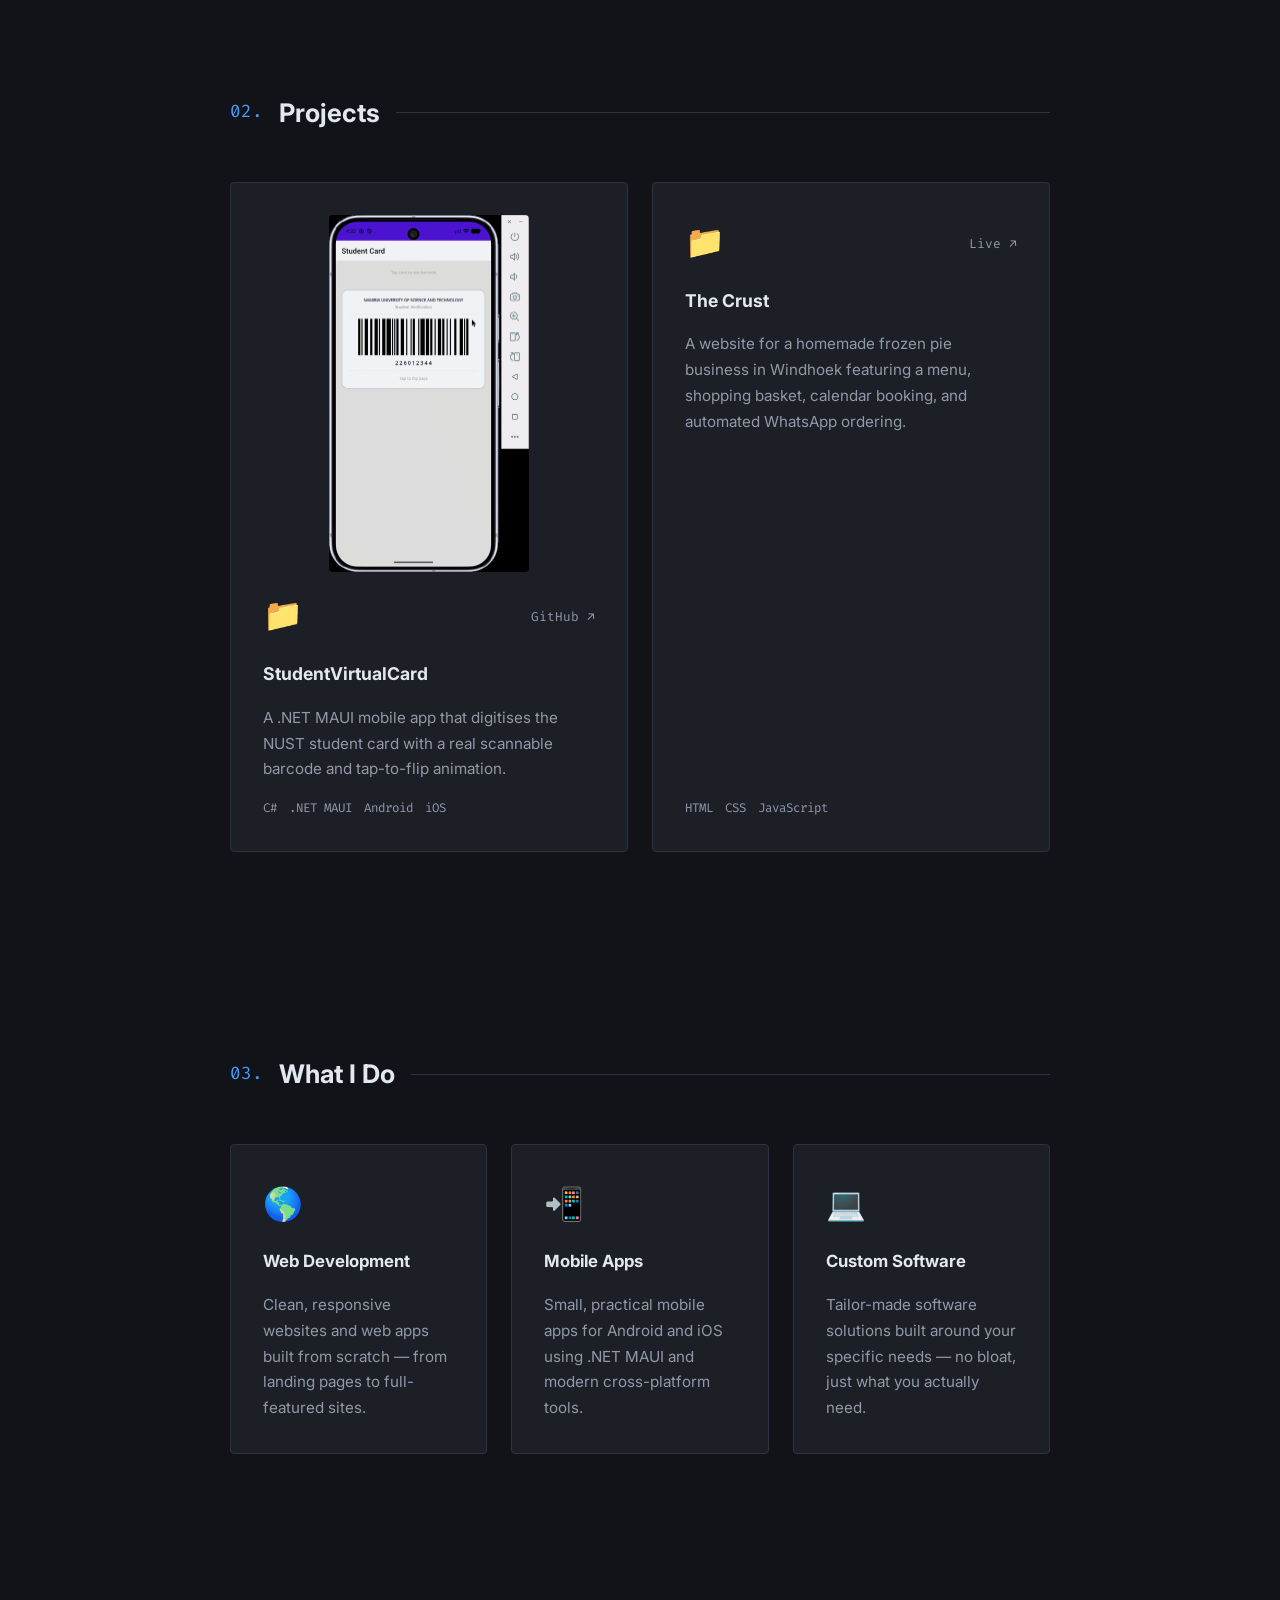
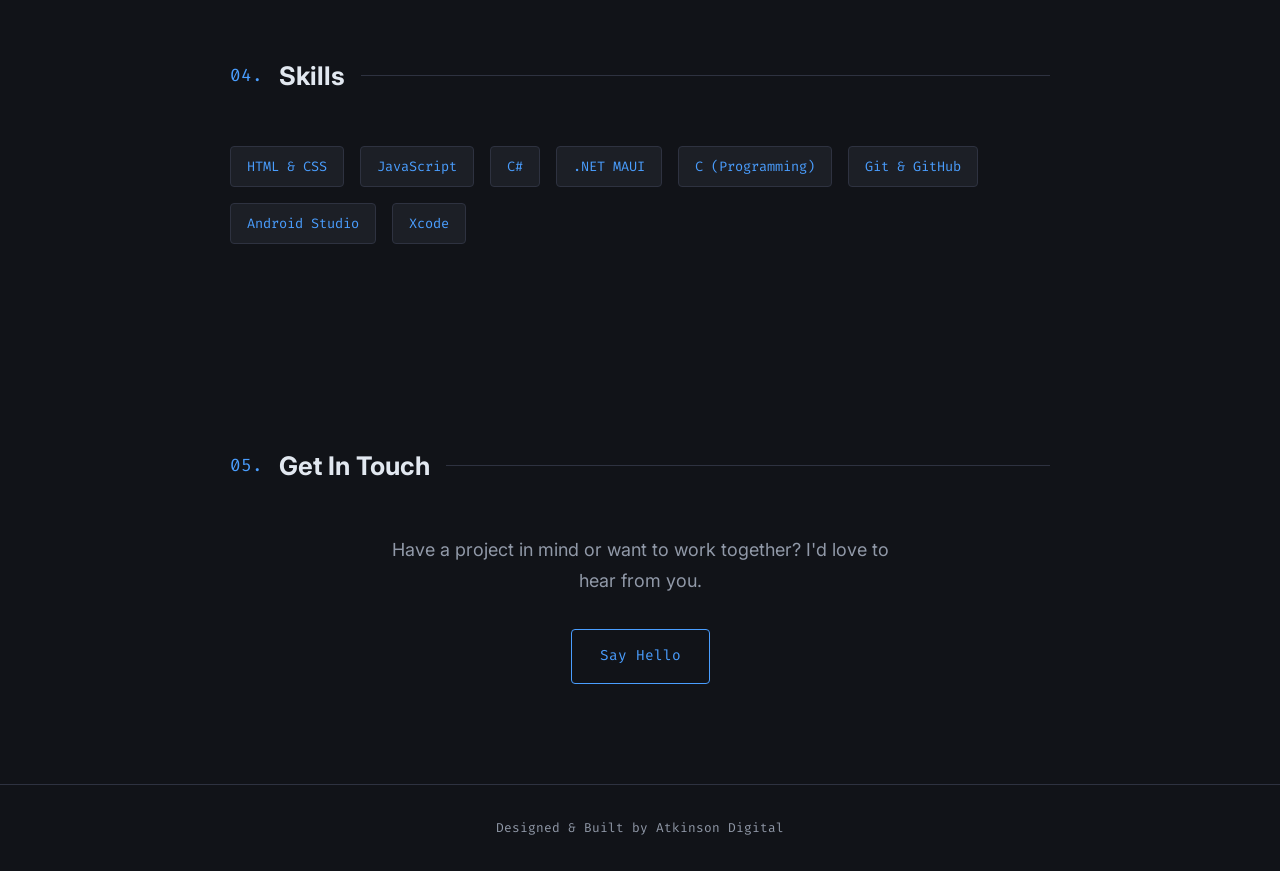
==== commit 988141a8: "email updated" ====
--- a/index.html
+++ b/index.html
@@ -169,7 +169,7 @@
     <section id="contact">
       <h3 class="section-title"><span>05.</span> Get In Touch</h3>
       <p>Have a project in mind or want to work together? I'd love to hear from you.</p>
-      <a href="mailto:mjatkinson2003@gmail.com?subject=Project%20Inquiry%20%F0%9F%94%A5&body=Hi%20MJ%2C%0A%0AI%20found%20your%20portfolio%20and%20I%27d%20love%20to%20discuss%20a%20project%20with%20you.%0A%0A" class="btn">
+      <a href="mailto:mjatkinsondigital@gmail.com?subject=Project%20Inquiry%20%F0%9F%94%A5&body=Hi%20MJ%2C%0A%0AI%20found%20your%20portfolio%20and%20I%27d%20love%20to%20discuss%20a%20project%20with%20you.%0A%0A" class="btn">
         Say Hello</a>
     </section>
 
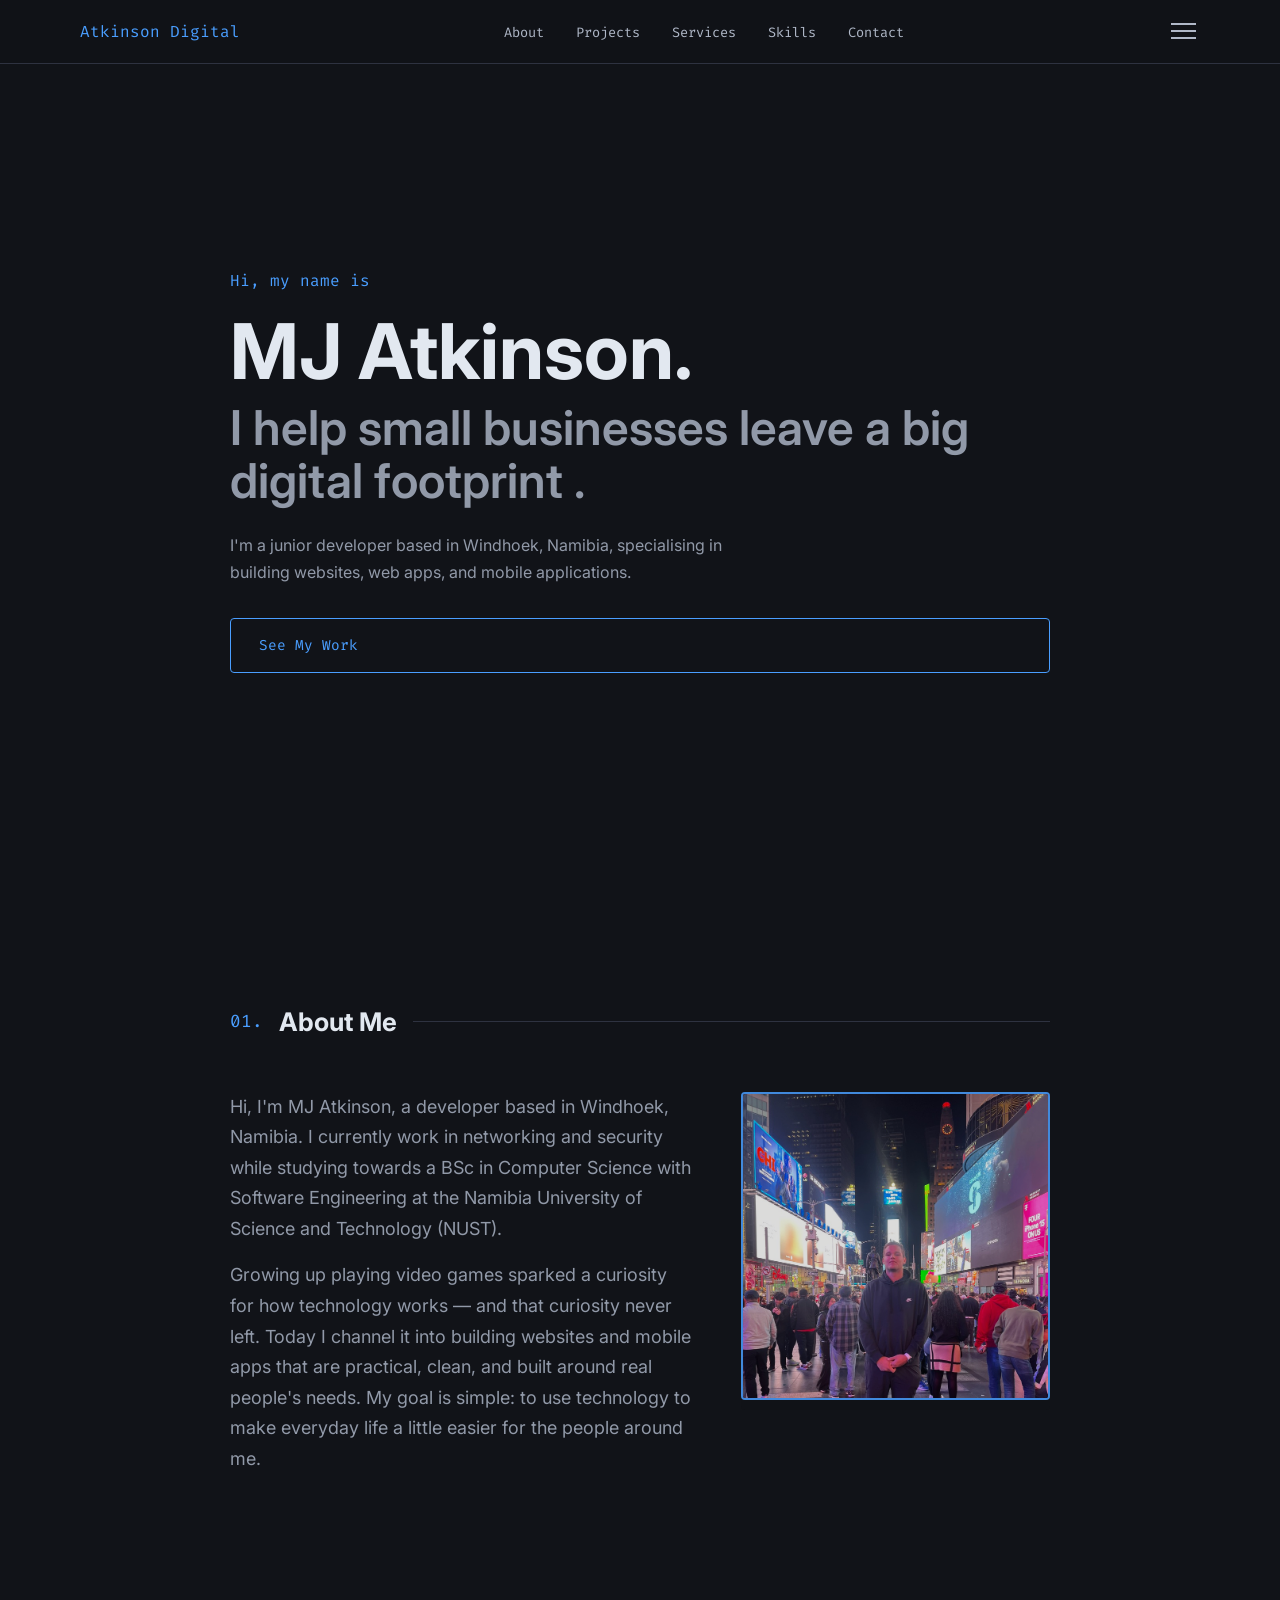
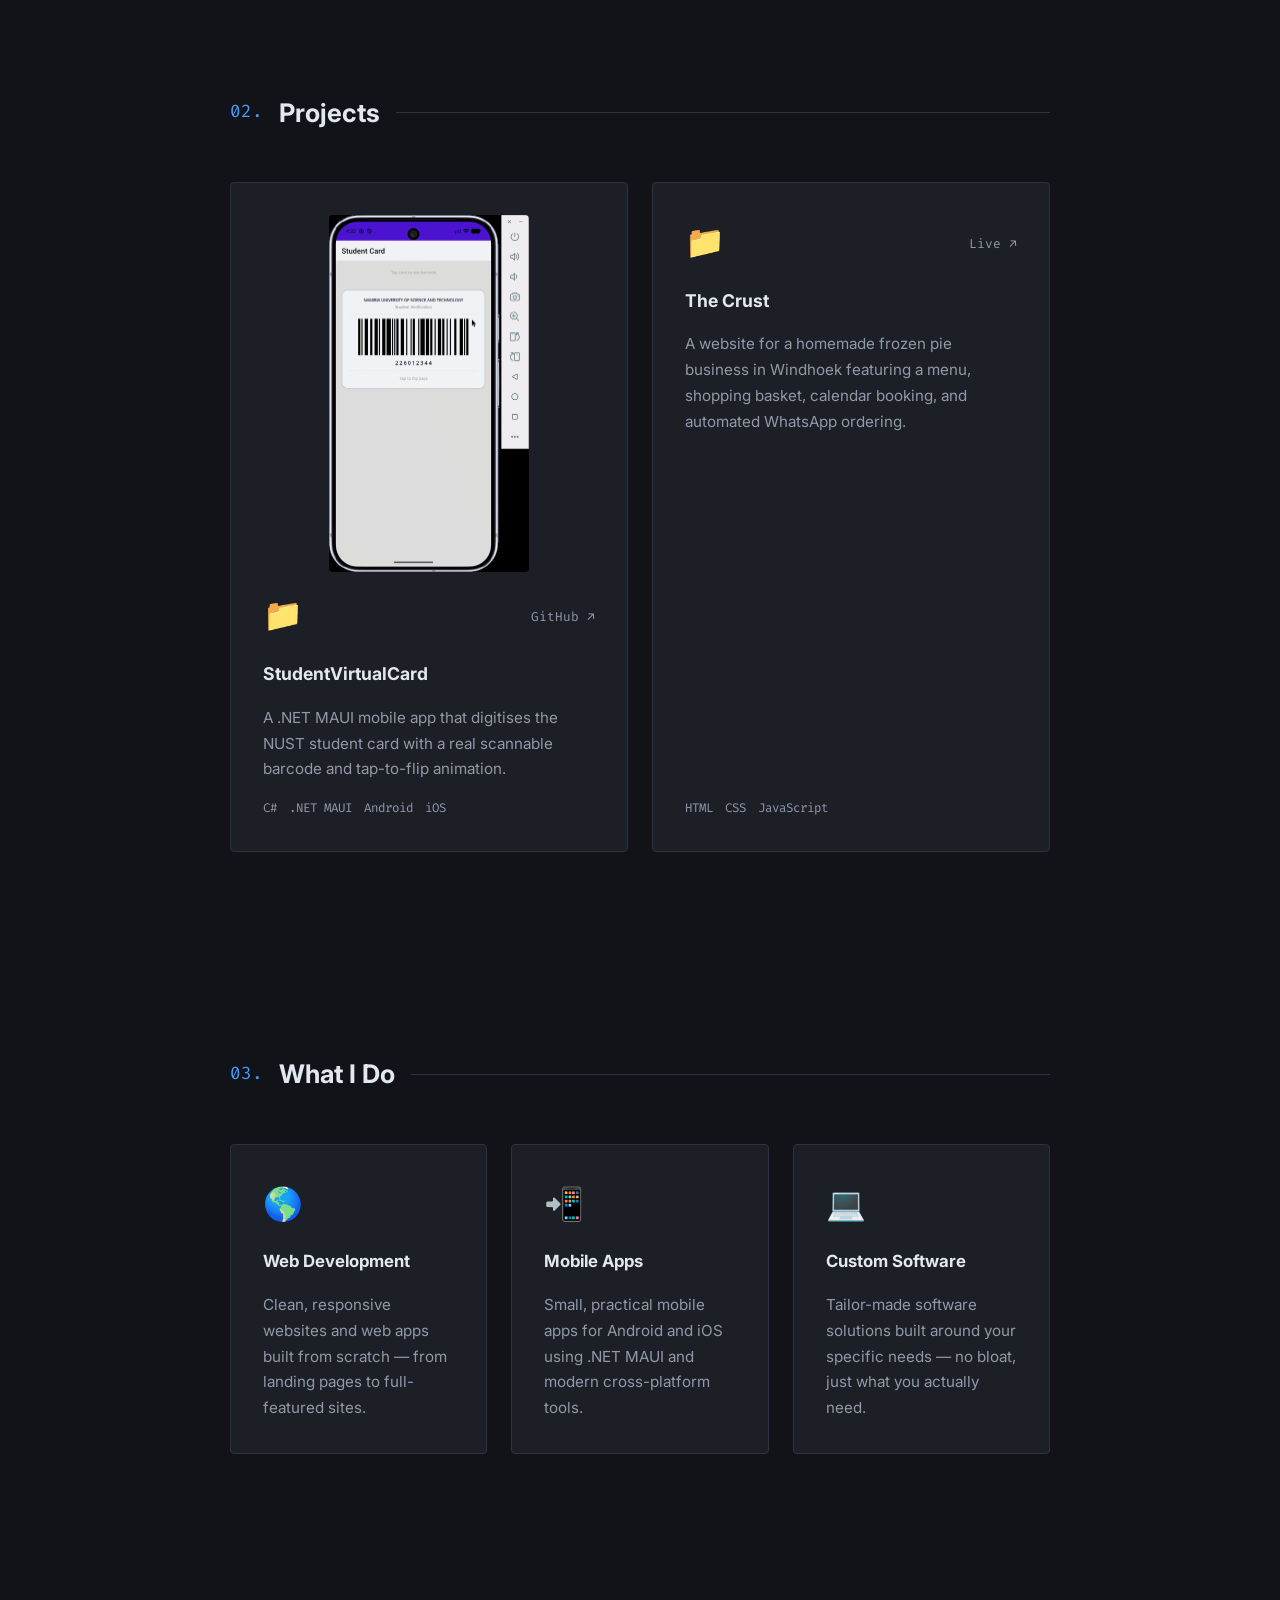
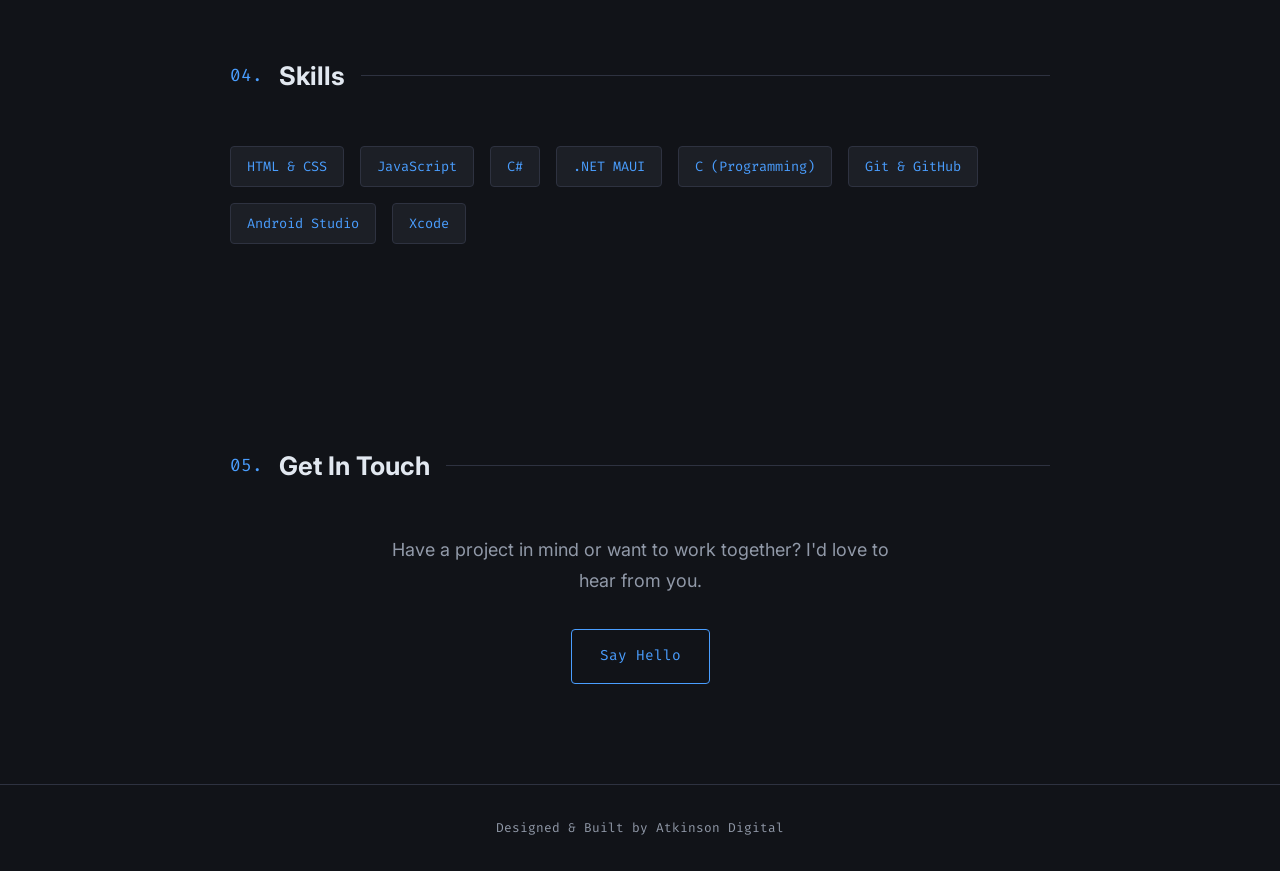
==== commit 96284c0c: "Removed the packaged picker as I am still working on that" ====
--- a/index.html
+++ b/index.html
@@ -9,21 +9,21 @@
 
   <body>
 
-  <!-- ====== PACKAGE SWITCHER ====== -->
-<div class="package-switcher">
-  <p class="switcher-label">👀 See what you get:</p>
-  <div class="switcher-buttons">
-    <button class="switcher-btn" id="btn-basic" onclick="setPackage('basic')">
-      Basic 
-    </button>
-    <button class="switcher-btn active" id="btn-standard" onclick="setPackage('standard')">
-      Standard 
-    </button>
-    <button class="switcher-btn" id="btn-premium" onclick="setPackage('premium')">
-      Premium 
-    </button>
-  </div>
-</div>
+<!--  &lt;!&ndash; ====== PACKAGE SWITCHER ====== &ndash;&gt;-->
+<!--<div class="package-switcher">-->
+<!--  <p class="switcher-label">👀 See what you get:</p>-->
+<!--  <div class="switcher-buttons">-->
+<!--    <button class="switcher-btn" id="btn-basic" onclick="setPackage('basic')">-->
+<!--      Basic -->
+<!--    </button>-->
+<!--    <button class="switcher-btn active" id="btn-standard" onclick="setPackage('standard')">-->
+<!--      Standard -->
+<!--    </button>-->
+<!--    <button class="switcher-btn" id="btn-premium" onclick="setPackage('premium')">-->
+<!--      Premium -->
+<!--    </button>-->
+<!--  </div>-->
+<!--</div>-->
 
 
       
@@ -54,7 +54,7 @@
     <section id="hero">
       <p class="hero-greeting">Hi, my name is</p>
       <h1>MJ Atkinson.</h1>
-      <h2>I build things for the web & mobile.</h2>
+      <h2>I help small businesses leave a big digital footprint .</h2>
       <p class="hero-bio">
         I'm a junior developer based in Windhoek, Namibia, specialising in 
         building websites, web apps, and mobile applications.
